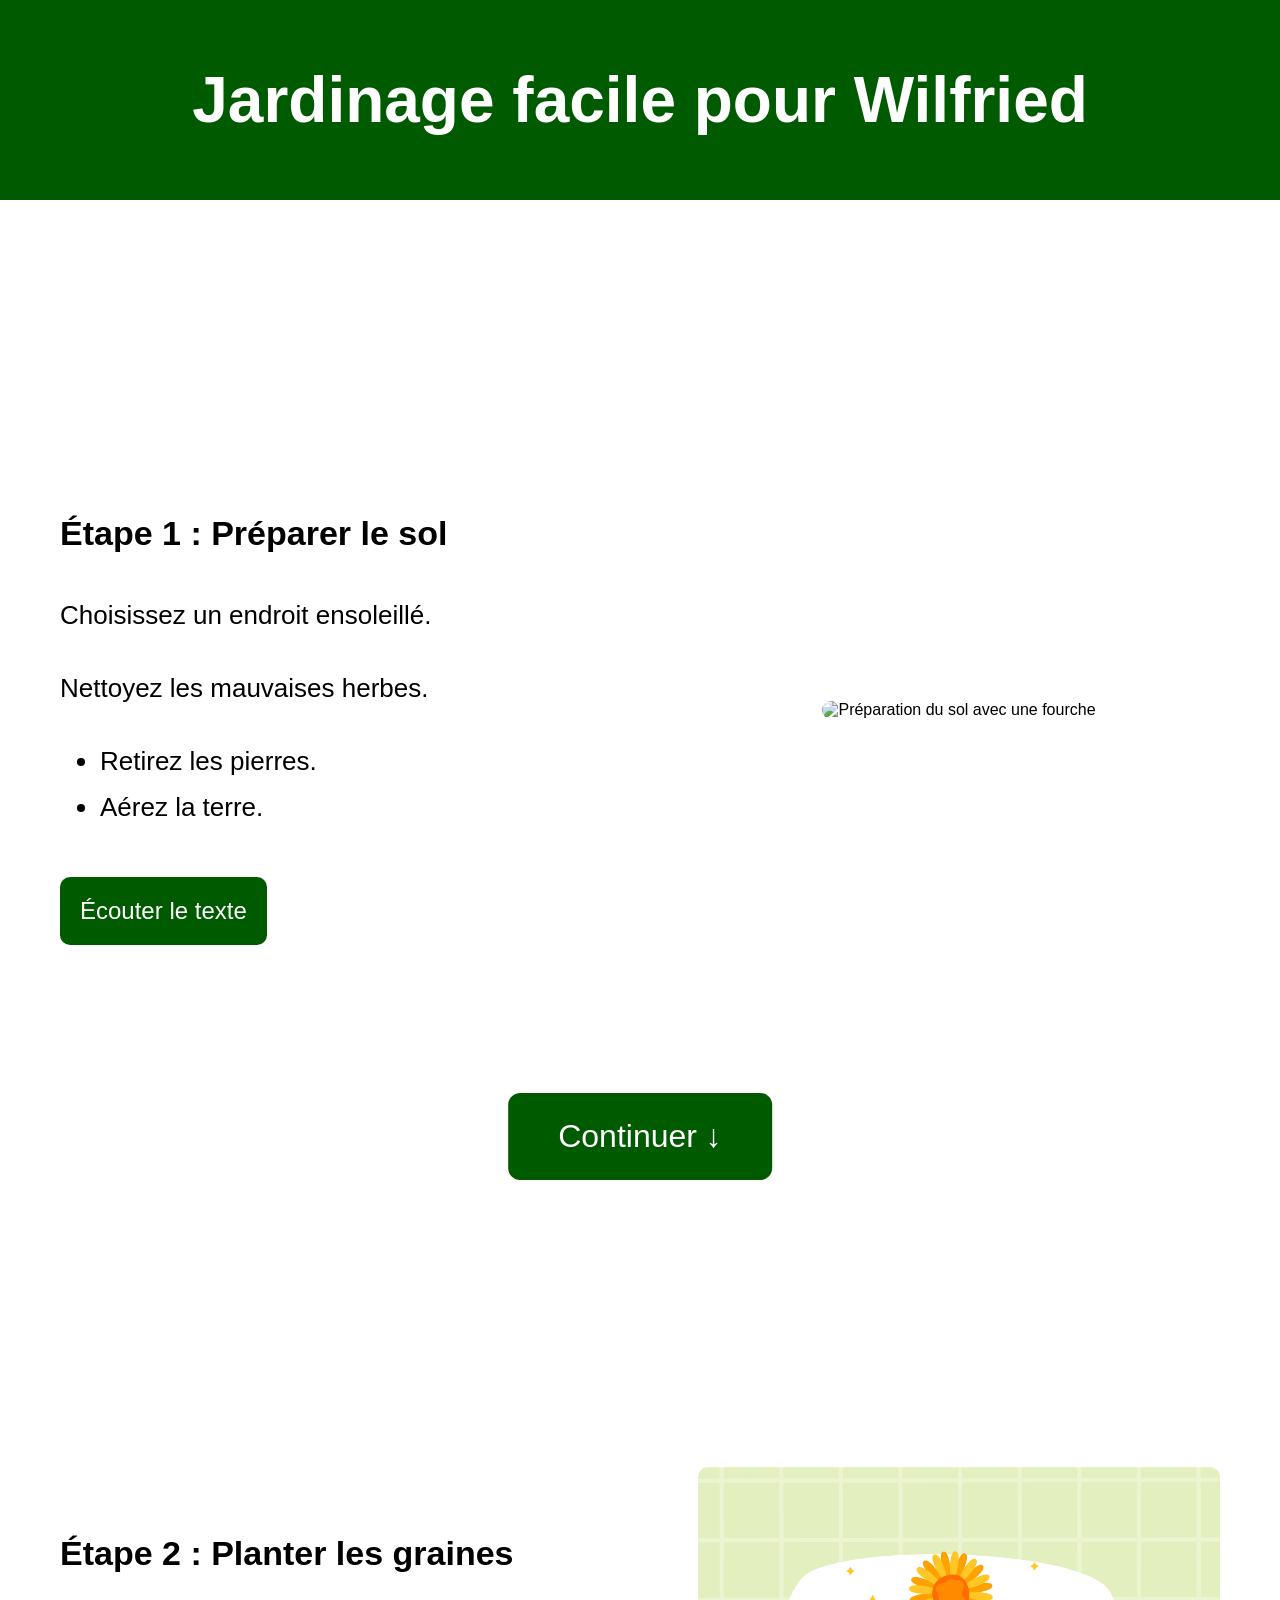
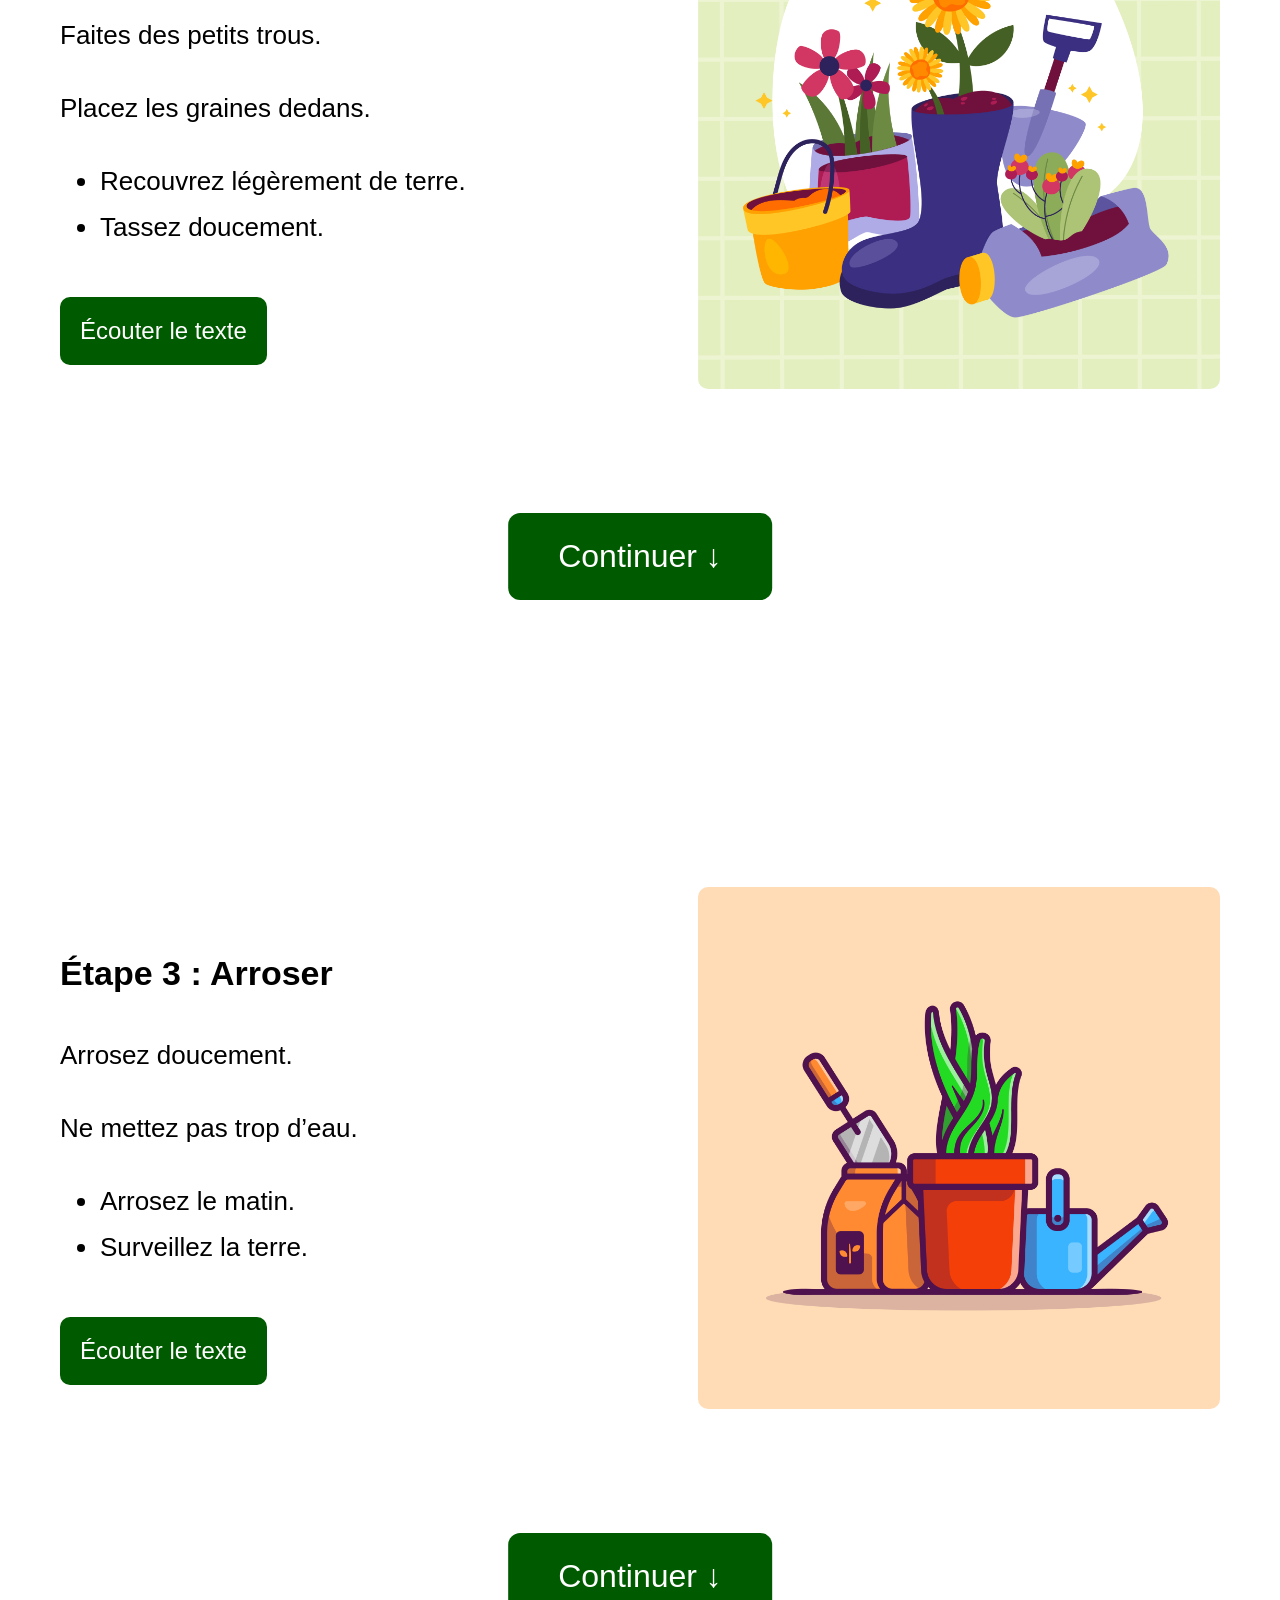
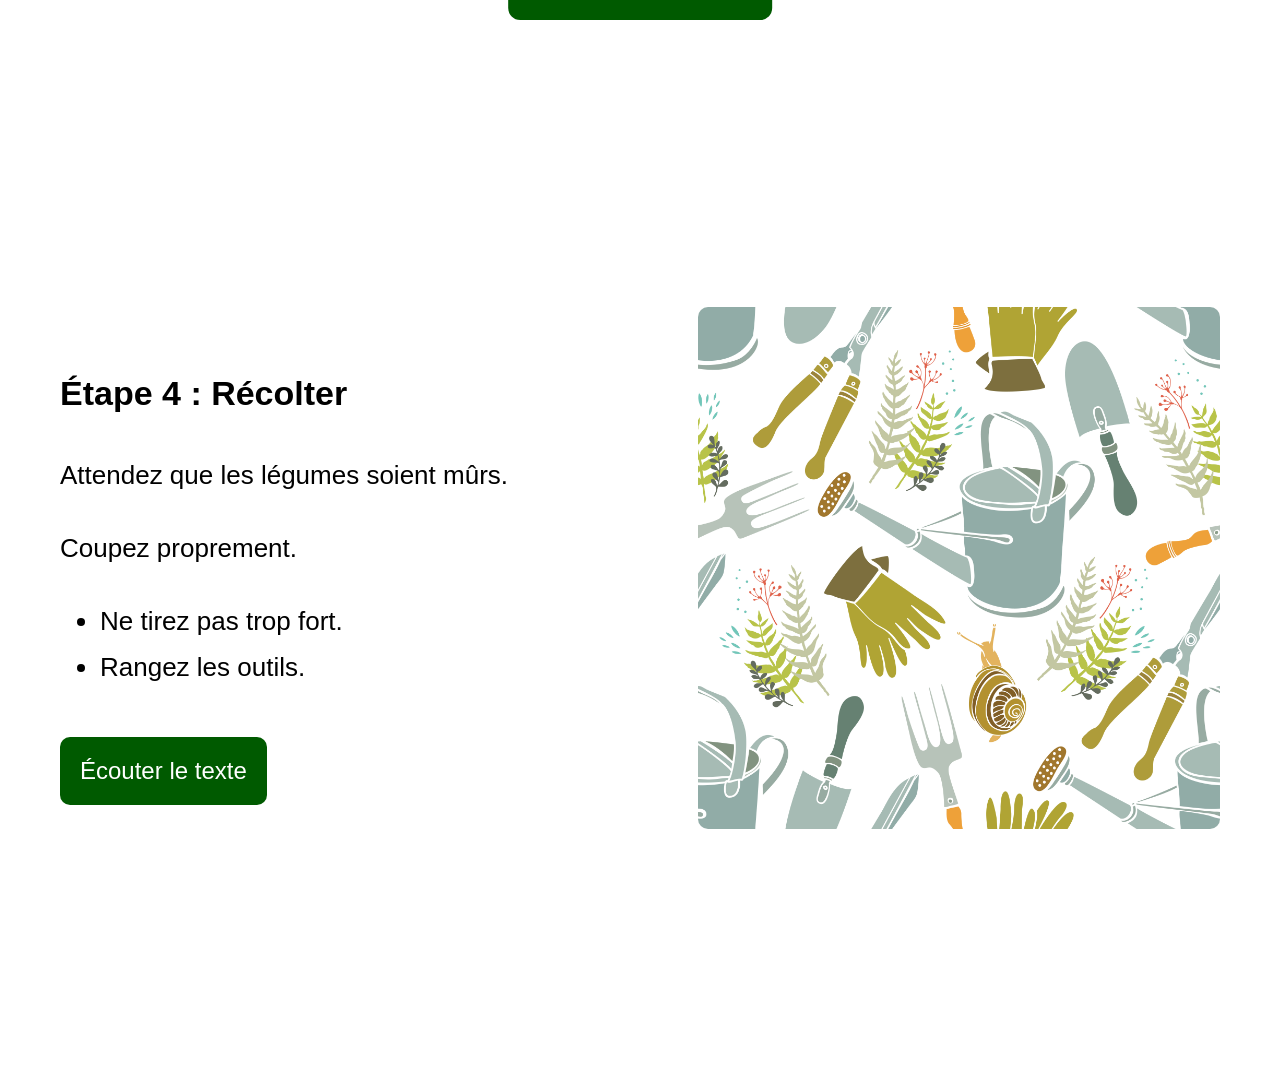
==== index.html @ 4e38165f "change" ====
<!DOCTYPE html>
<html lang="fr">
<head>
  <meta charset="UTF-8">
  <meta name="viewport" content="width=device-width, initial-scale=1.0">
  <title>Jardinage étape par étape</title>
  <link rel="stylesheet" href="style.css">
</head>
<body>

<header>
  <h1>Jardinage facile pour Wilfried</h1>
</header>

<main>

  <!-- ÉTAPE 1 -->
  <section id="etape1" class="etape" aria-labelledby="titre1">
    <div class="texte">
      <h2 id="titre1">Étape 1 : Préparer le sol</h2>
      <p>Choisissez un endroit ensoleillé.</p>
      <p>Nettoyez les mauvaises herbes.</p>

      <ul>
        <li>Retirez les pierres.</li>
        <li>Aérez la terre.</li>
      </ul>

      <button class="btn-audio" aria-label="Écouter l'étape 1">
        Écouter le texte
      </button>
    </div>

    <div class="image">
      <img src="jardi1.jpg" alt="Préparation du sol avec une fourche">
    </div>

    <a href="#etape2" class="btn-next" role="button">
      Continuer ↓
    </a>
  </section>


  <!-- ÉTAPE 2 -->
  <section id="etape2" class="etape" aria-labelledby="titre2">
    <div class="texte">
      <h2 id="titre2">Étape 2 : Planter les graines</h2>
      <p>Faites des petits trous.</p>
      <p>Placez les graines dedans.</p>

      <ul>
        <li>Recouvrez légèrement de terre.</li>
        <li>Tassez doucement.</li>
      </ul>

      <button class="btn-audio" aria-label="Écouter l'étape 2">
        Écouter le texte
      </button>
    </div>

    <div class="image">
      <img src="jardi2.jpg" alt="Plantation des graines en rangée">
    </div>

    <a href="#etape3" class="btn-next" role="button">
      Continuer ↓
    </a>
  </section>


  <!-- ÉTAPE 3 -->
  <section id="etape3" class="etape" aria-labelledby="titre3">
    <div class="texte">
      <h2 id="titre3">Étape 3 : Arroser</h2>
      <p>Arrosez doucement.</p>
      <p>Ne mettez pas trop d’eau.</p>

      <ul>
        <li>Arrosez le matin.</li>
        <li>Surveillez la terre.</li>
      </ul>

      <button class="btn-audio" aria-label="Écouter l'étape 3">
        Écouter le texte
      </button>
    </div>

    <div class="image">
      <img src="jardi3.jpg" alt="Arrosage des plantes avec un arrosoir">
    </div>

    <a href="#etape4" class="btn-next" role="button">
      Continuer ↓
    </a>
  </section>


  <!-- ÉTAPE 4 -->
  <section id="etape4" class="etape" aria-labelledby="titre4">
    <div class="texte">
      <h2 id="titre4">Étape 4 : Récolter</h2>
      <p>Attendez que les légumes soient mûrs.</p>
      <p>Coupez proprement.</p>

      <ul>
        <li>Ne tirez pas trop fort.</li>
        <li>Rangez les outils.</li>
      </ul>

      <button class="btn-audio" aria-label="Écouter l'étape 4">
        Écouter le texte
      </button>
    </div>

    <div class="image">
      <img src="jardi4.jpg" alt="Récolte de légumes dans un potager">
    </div>
  </section>

</main>

<script>
document.querySelectorAll('.btn-audio').forEach(btn => {
  btn.addEventListener('click', () => {
    const texte = btn.parentElement.innerText;
    const lecture = new SpeechSynthesisUtterance(texte);
    speechSynthesis.speak(lecture);
  });
});
</script>

</body>
</html>
---- style.css ----
:root {
  --vert: #005a00;
  --blanc: #ffffff;
  --focus: #ffcc00;
}

body {
  font-family: Arial, sans-serif;
  margin: 0;
  scroll-behavior: smooth; /* descente fluide */
}

header {
  text-align: center;
  padding: 20px;
  background-color: var(--vert);
  color: var(--blanc);
  font-size: 32px;
}

.etape {
  display: flex;
  justify-content: space-between;
  align-items: center;
  min-height: 100vh;
  padding: 60px;
  position: relative;
}

.texte {
  width: 50%;
  font-size: 26px;
  line-height: 1.8;
}

.texte h2 {
  font-size: 34px;
}

.image {
  width: 45%;
  text-align: center;
}

.image img {
  max-width: 100%;
  border-radius: 10px;
}

/* Bouton audio */
.btn-audio {
  margin-top: 20px;
  padding: 20px;
  font-size: 24px;
  background-color: var(--vert);
  color: white;
  border: none;
  border-radius: 10px;
  cursor: pointer;
}

.btn-audio:focus {
  outline: 4px solid var(--focus);
}

/* Gros bouton Continuer */
.btn-next {
  position: absolute;
  bottom: 40px;
  left: 50%;
  transform: translateX(-50%);
  padding: 25px 50px;
  font-size: 32px;
  background-color: var(--vert);
  color: white;
  text-decoration: none;
  border-radius: 12px;
  transition: transform 0.3s ease, background-color 0.3s ease;
}

/* Animation au survol */
.btn-next:hover {
  transform: translateX(-50%) scale(1.1);
  background-color: #008000;
}

/* Focus clavier */
.btn-next:focus {
  outline: 4px solid var(--focus);
}
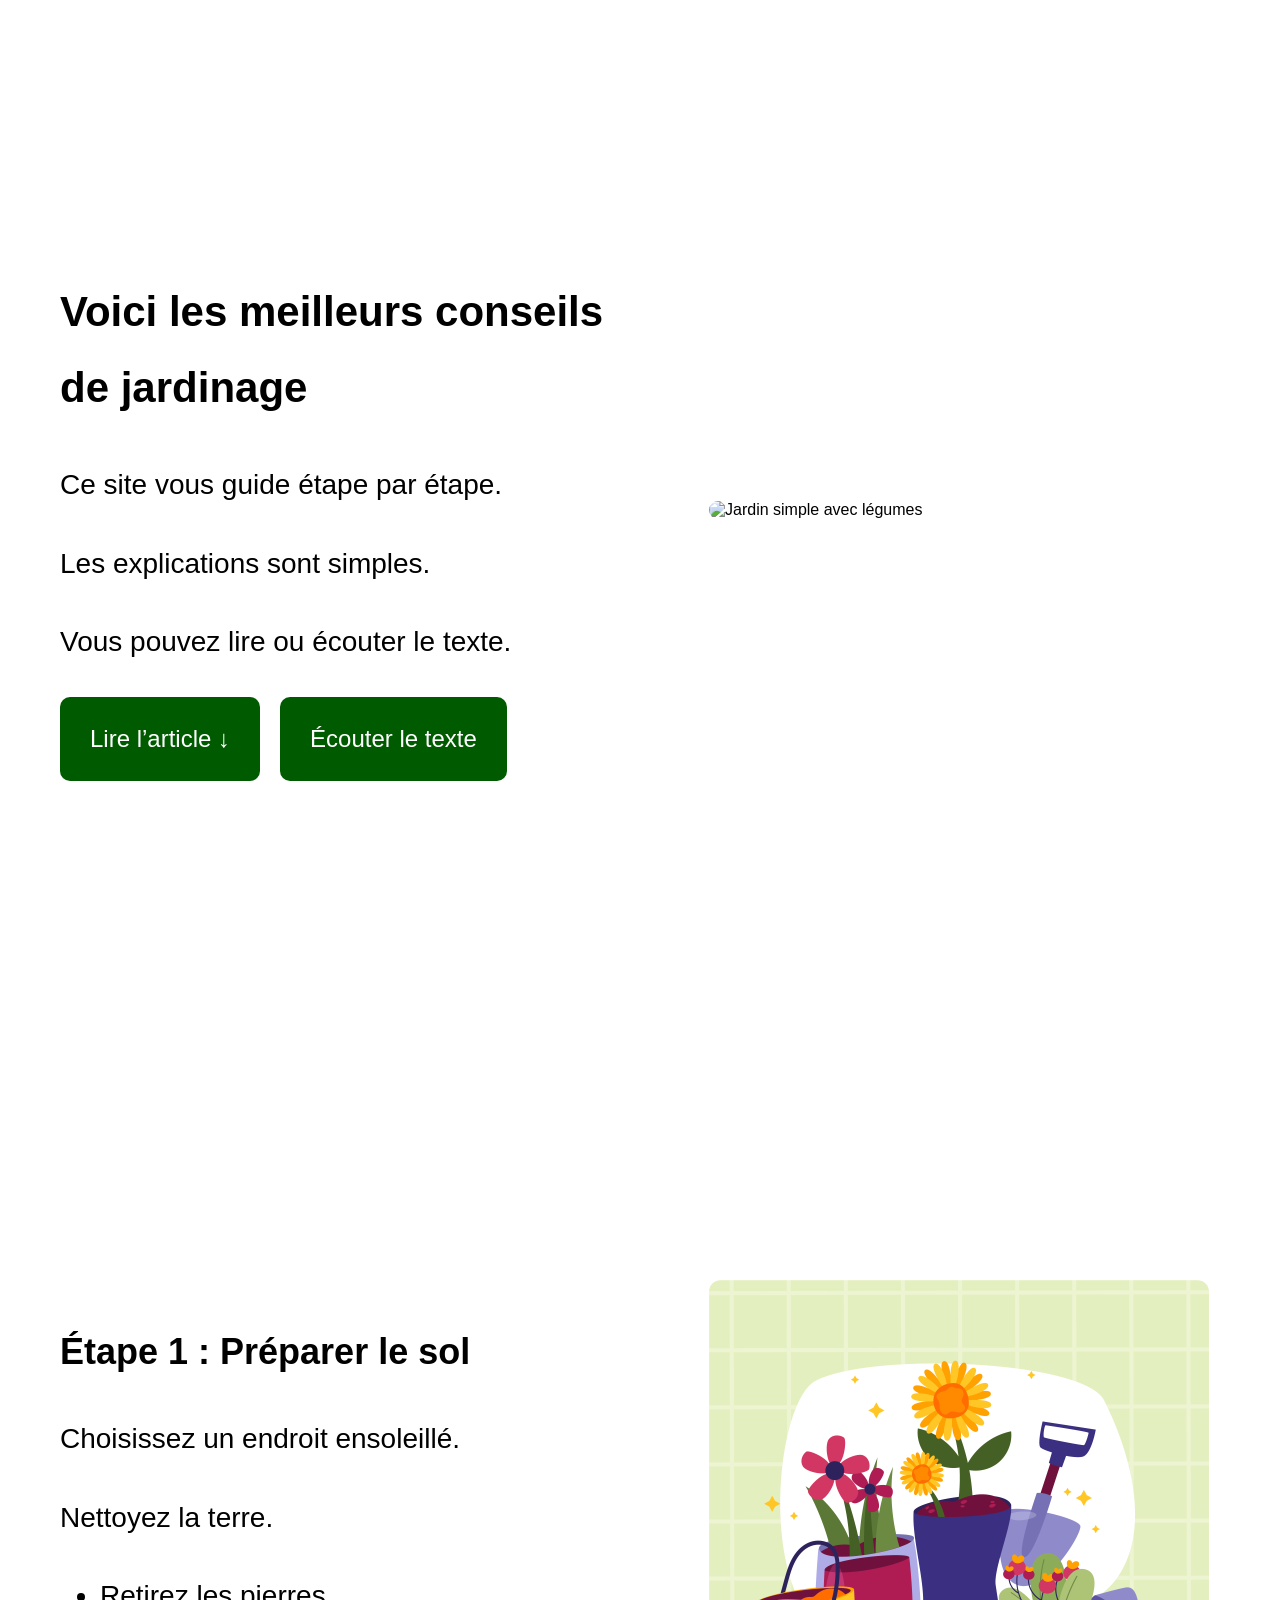
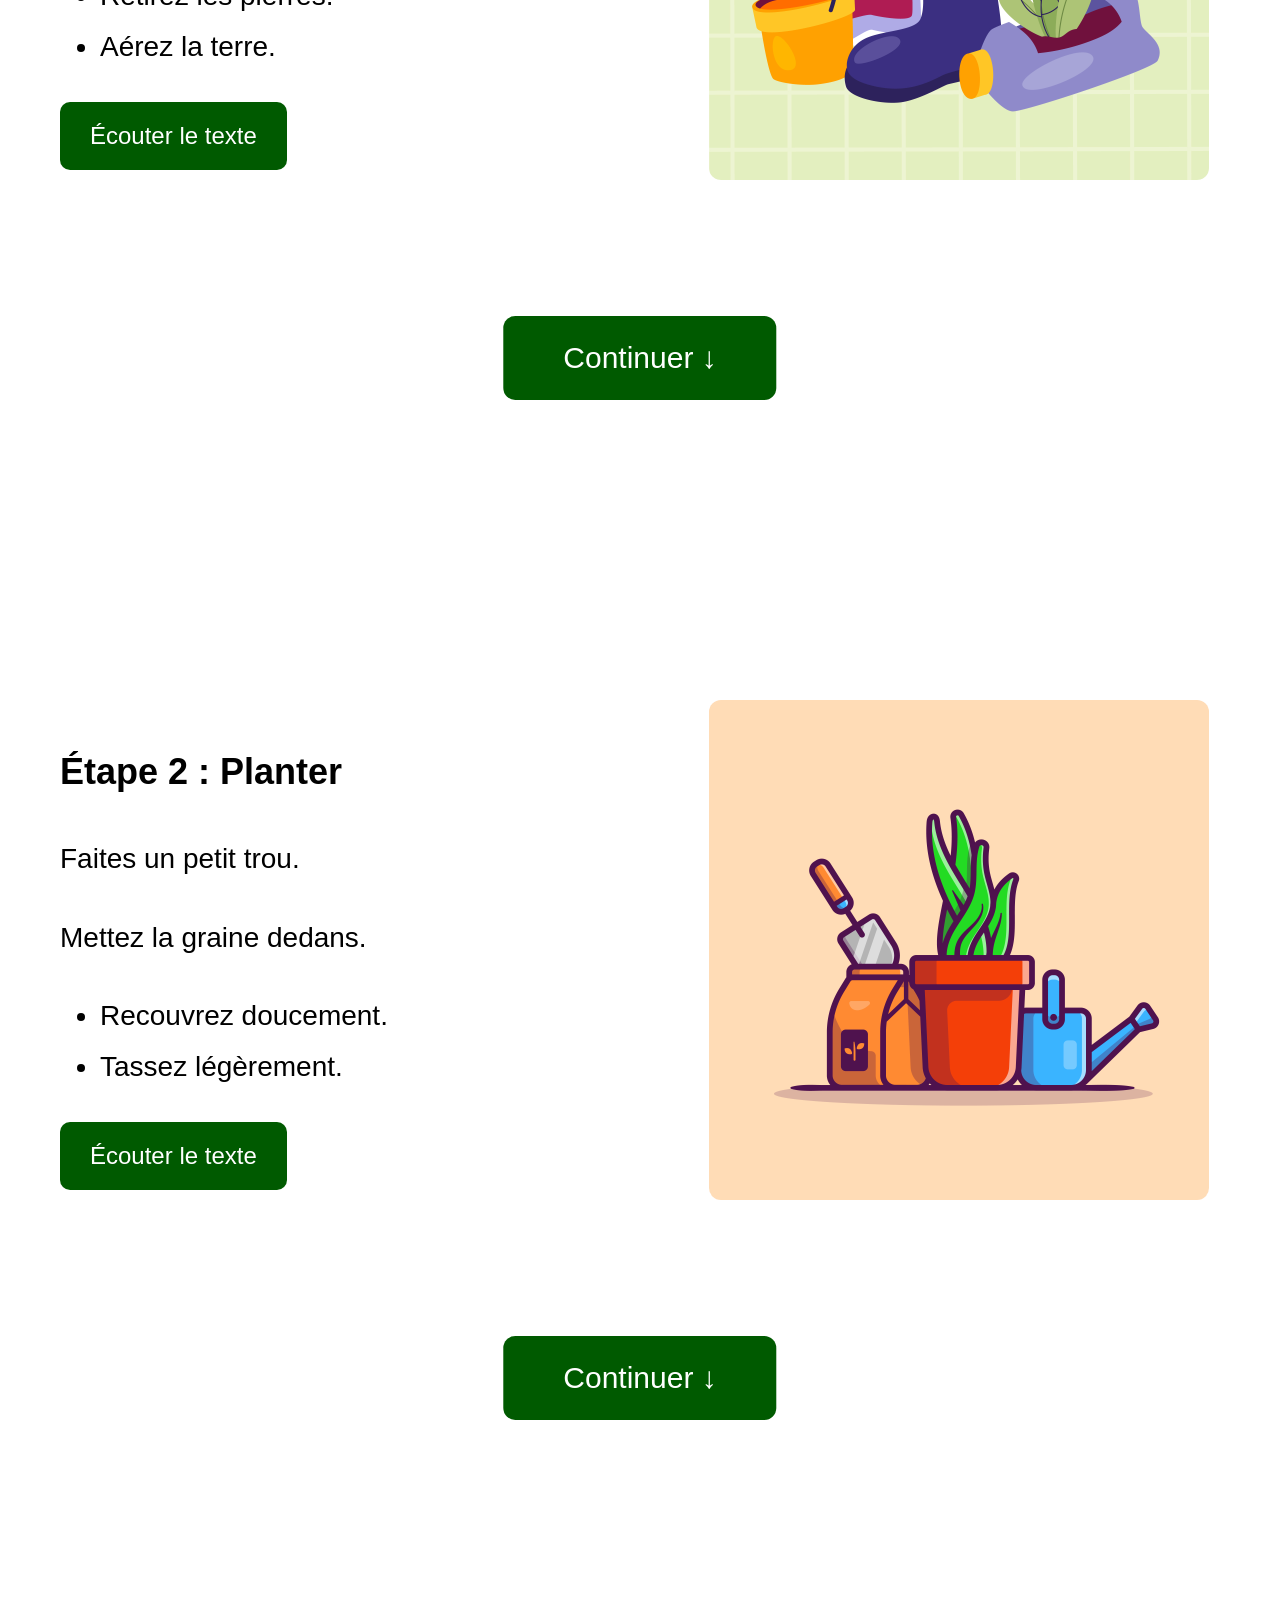
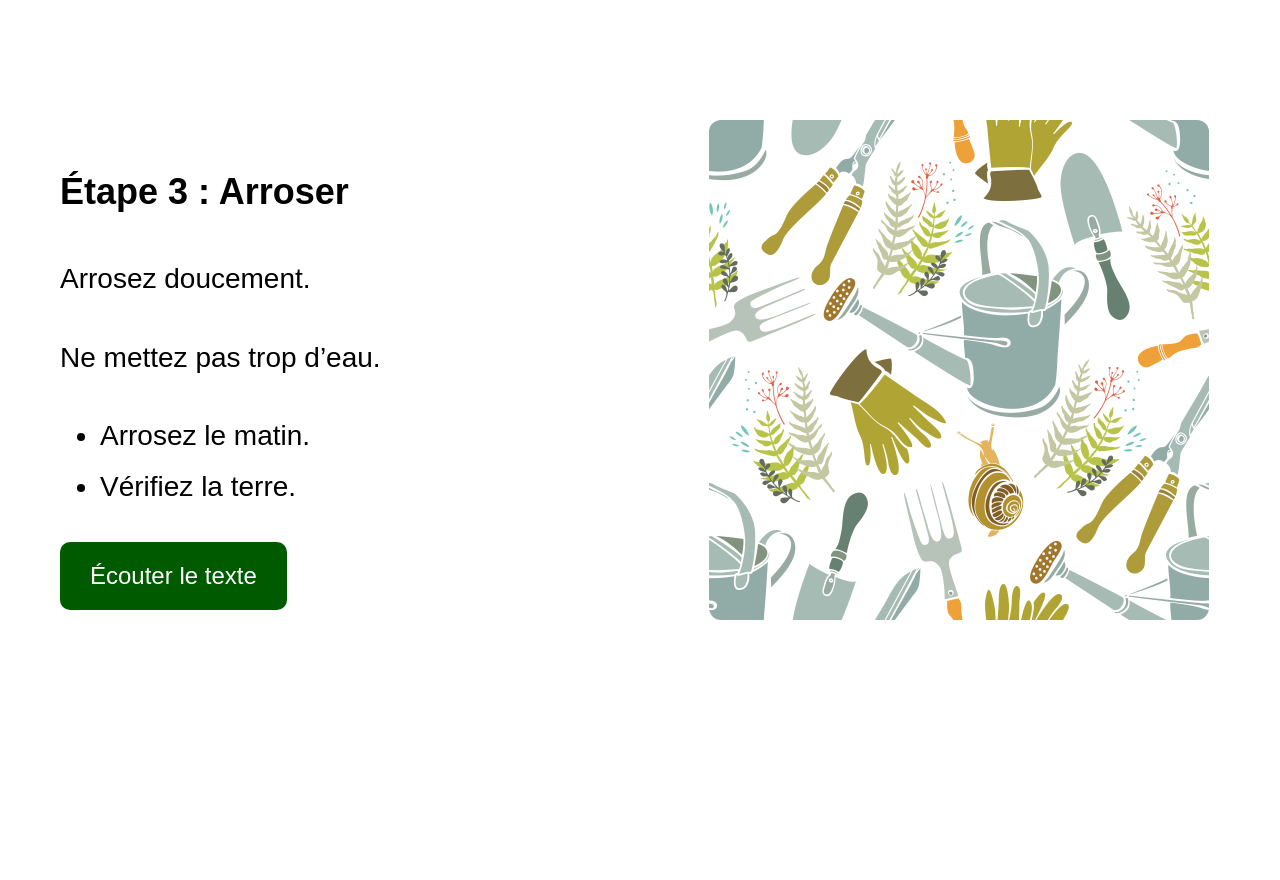
==== commit c61dc0fc: "change" ====
--- a/index.html
+++ b/index.html
@@ -1,128 +1,110 @@
 <!DOCTYPE html>
 <html lang="fr">
 <head>
-  <meta charset="UTF-8">
-  <meta name="viewport" content="width=device-width, initial-scale=1.0">
-  <title>Jardinage étape par étape</title>
-  <link rel="stylesheet" href="style.css">
+<meta charset="UTF-8">
+<meta name="viewport" content="width=device-width, initial-scale=1.0">
+<title>Conseils de jardinage</title>
+<link rel="stylesheet" href="style.css">
 </head>
 <body>
 
-<header>
-  <h1>Jardinage facile pour Wilfried</h1>
-</header>
+<!-- PAGE D'ACCUEIL -->
+<section id="accueil" class="etape accueil">
+  <div class="texte">
+    <h1>Voici les meilleurs conseils de jardinage</h1>
 
-<main>
+    <p>Ce site vous guide étape par étape.</p>
+    <p>Les explications sont simples.</p>
+    <p>Vous pouvez lire ou écouter le texte.</p>
 
-  <!-- ÉTAPE 1 -->
-  <section id="etape1" class="etape" aria-labelledby="titre1">
-    <div class="texte">
-      <h2 id="titre1">Étape 1 : Préparer le sol</h2>
-      <p>Choisissez un endroit ensoleillé.</p>
-      <p>Nettoyez les mauvaises herbes.</p>
+    <div class="boutons">
+      <a href="#etape1" class="btn-principal">Lire l’article ↓</a>
+      <button class="btn-audio">Écouter le texte</button>
+    </div>
+  </div>
 
-      <ul>
-        <li>Retirez les pierres.</li>
-        <li>Aérez la terre.</li>
-      </ul>
-
-      <button class="btn-audio" aria-label="Écouter l'étape 1">
-        Écouter le texte
-      </button>
-    </div>
-
-    <div class="image">
-      <img src="jardi1.jpg" alt="Préparation du sol avec une fourche">
-    </div>
-
-    <a href="#etape2" class="btn-next" role="button">
-      Continuer ↓
-    </a>
-  </section>
+  <div class="image">
+    <img src="jardi1.jpg" alt="Jardin simple avec légumes">
+  </div>
+</section>
 
 
-  <!-- ÉTAPE 2 -->
-  <section id="etape2" class="etape" aria-labelledby="titre2">
-    <div class="texte">
-      <h2 id="titre2">Étape 2 : Planter les graines</h2>
-      <p>Faites des petits trous.</p>
-      <p>Placez les graines dedans.</p>
+<!-- ETAPE 1 -->
+<section id="etape1" class="etape">
+  <div class="texte">
+    <h2>Étape 1 : Préparer le sol</h2>
+    <p>Choisissez un endroit ensoleillé.</p>
+    <p>Nettoyez la terre.</p>
 
-      <ul>
-        <li>Recouvrez légèrement de terre.</li>
-        <li>Tassez doucement.</li>
-      </ul>
+    <ul>
+      <li>Retirez les pierres.</li>
+      <li>Aérez la terre.</li>
+    </ul>
 
-      <button class="btn-audio" aria-label="Écouter l'étape 2">
-        Écouter le texte
-      </button>
+    <div class="boutons">
+      <button class="btn-audio">Écouter le texte</button>
     </div>
+  </div>
 
-    <div class="image">
-      <img src="jardi2.jpg" alt="Plantation des graines en rangée">
-    </div>
+  <div class="image">
+    <img src="jardi2.jpg" alt="Préparation du sol">
+  </div>
 
-    <a href="#etape3" class="btn-next" role="button">
-      Continuer ↓
-    </a>
-  </section>
+  <a href="#etape2" class="btn-next">Continuer ↓</a>
+</section>
 
 
-  <!-- ÉTAPE 3 -->
-  <section id="etape3" class="etape" aria-labelledby="titre3">
-    <div class="texte">
-      <h2 id="titre3">Étape 3 : Arroser</h2>
-      <p>Arrosez doucement.</p>
-      <p>Ne mettez pas trop d’eau.</p>
+<!-- ETAPE 2 -->
+<section id="etape2" class="etape">
+  <div class="texte">
+    <h2>Étape 2 : Planter</h2>
+    <p>Faites un petit trou.</p>
+    <p>Mettez la graine dedans.</p>
 
-      <ul>
-        <li>Arrosez le matin.</li>
-        <li>Surveillez la terre.</li>
-      </ul>
+    <ul>
+      <li>Recouvrez doucement.</li>
+      <li>Tassez légèrement.</li>
+    </ul>
 
-      <button class="btn-audio" aria-label="Écouter l'étape 3">
-        Écouter le texte
-      </button>
+    <div class="boutons">
+      <button class="btn-audio">Écouter le texte</button>
     </div>
+  </div>
 
-    <div class="image">
-      <img src="jardi3.jpg" alt="Arrosage des plantes avec un arrosoir">
-    </div>
+  <div class="image">
+    <img src="jardi3.jpg" alt="Plantation des graines">
+  </div>
 
-    <a href="#etape4" class="btn-next" role="button">
-      Continuer ↓
-    </a>
-  </section>
+  <a href="#etape3" class="btn-next">Continuer ↓</a>
+</section>
 
 
-  <!-- ÉTAPE 4 -->
-  <section id="etape4" class="etape" aria-labelledby="titre4">
-    <div class="texte">
-      <h2 id="titre4">Étape 4 : Récolter</h2>
-      <p>Attendez que les légumes soient mûrs.</p>
-      <p>Coupez proprement.</p>
+<!-- ETAPE 3 -->
+<section id="etape3" class="etape">
+  <div class="texte">
+    <h2>Étape 3 : Arroser</h2>
+    <p>Arrosez doucement.</p>
+    <p>Ne mettez pas trop d’eau.</p>
 
-      <ul>
-        <li>Ne tirez pas trop fort.</li>
-        <li>Rangez les outils.</li>
-      </ul>
+    <ul>
+      <li>Arrosez le matin.</li>
+      <li>Vérifiez la terre.</li>
+    </ul>
 
-      <button class="btn-audio" aria-label="Écouter l'étape 4">
-        Écouter le texte
-      </button>
+    <div class="boutons">
+      <button class="btn-audio">Écouter le texte</button>
     </div>
+  </div>
 
-    <div class="image">
-      <img src="jardi4.jpg" alt="Récolte de légumes dans un potager">
-    </div>
-  </section>
-
-</main>
+  <div class="image">
+    <img src="jardi4.jpg" alt="Arrosage des plantes">
+  </div>
+</section>
 
 <script>
 document.querySelectorAll('.btn-audio').forEach(btn => {
   btn.addEventListener('click', () => {
-    const texte = btn.parentElement.innerText;
+    const texte = btn.closest('.texte').innerText;
     const lecture = new SpeechSynthesisUtterance(texte);
     speechSynthesis.speak(lecture);
   });
--- a/style.css
+++ b/style.css
@@ -7,17 +7,10 @@
 body {
   font-family: Arial, sans-serif;
   margin: 0;
-  scroll-behavior: smooth; /* descente fluide */
+  scroll-behavior: smooth;
 }
 
-header {
-  text-align: center;
-  padding: 20px;
-  background-color: var(--vert);
-  color: var(--blanc);
-  font-size: 32px;
-}
-
+/* STRUCTURE GENERALE */
 .etape {
   display: flex;
   justify-content: space-between;
@@ -29,62 +22,82 @@
 
 .texte {
   width: 50%;
-  font-size: 26px;
+  font-size: 28px;
   line-height: 1.8;
 }
 
+.texte h1 {
+  font-size: 42px;
+}
+
 .texte h2 {
-  font-size: 34px;
+  font-size: 36px;
 }
 
 .image {
   width: 45%;
-  text-align: center;
+  display: flex;
+  justify-content: center;
 }
 
 .image img {
-  max-width: 100%;
-  border-radius: 10px;
+  width: 100%;
+  max-width: 500px;
+  height: auto;
+  border-radius: 12px;
 }
 
-/* Bouton audio */
+/* BOUTONS ALIGNÉS */
+.boutons {
+  display: flex;
+  gap: 20px;
+  margin-top: 30px;
+}
+
+.btn-principal,
 .btn-audio {
-  margin-top: 20px;
-  padding: 20px;
+  padding: 20px 30px;
   font-size: 24px;
   background-color: var(--vert);
   color: white;
   border: none;
   border-radius: 10px;
   cursor: pointer;
+  text-decoration: none;
 }
 
+.btn-principal:hover,
+.btn-audio:hover {
+  background-color: #008000;
+  transform: scale(1.05);
+  transition: 0.3s;
+}
+
+.btn-principal:focus,
 .btn-audio:focus {
   outline: 4px solid var(--focus);
 }
 
-/* Gros bouton Continuer */
+/* BOUTON CONTINUER */
 .btn-next {
   position: absolute;
   bottom: 40px;
   left: 50%;
   transform: translateX(-50%);
-  padding: 25px 50px;
-  font-size: 32px;
+  padding: 25px 60px;
+  font-size: 30px;
   background-color: var(--vert);
   color: white;
   text-decoration: none;
   border-radius: 12px;
-  transition: transform 0.3s ease, background-color 0.3s ease;
+  transition: 0.3s;
 }
 
-/* Animation au survol */
 .btn-next:hover {
   transform: translateX(-50%) scale(1.1);
   background-color: #008000;
 }
 
-/* Focus clavier */
 .btn-next:focus {
   outline: 4px solid var(--focus);
 }
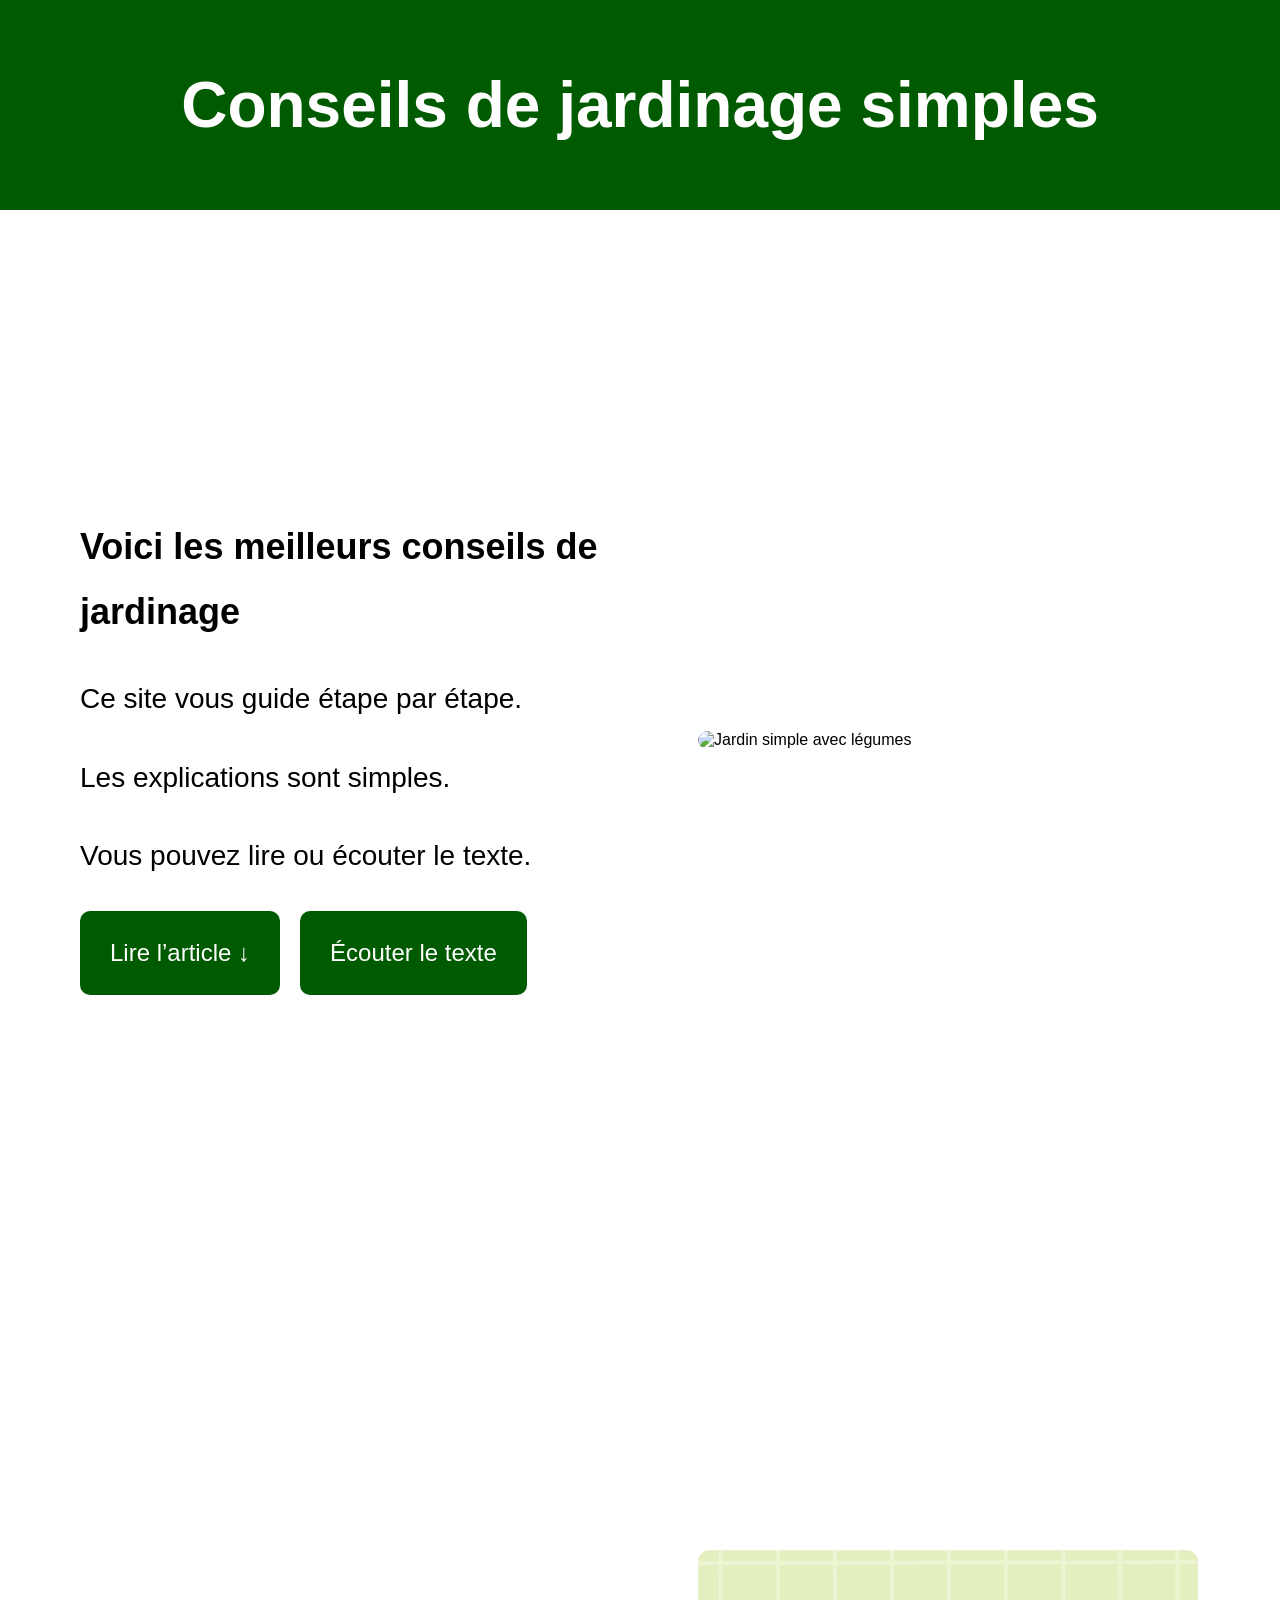
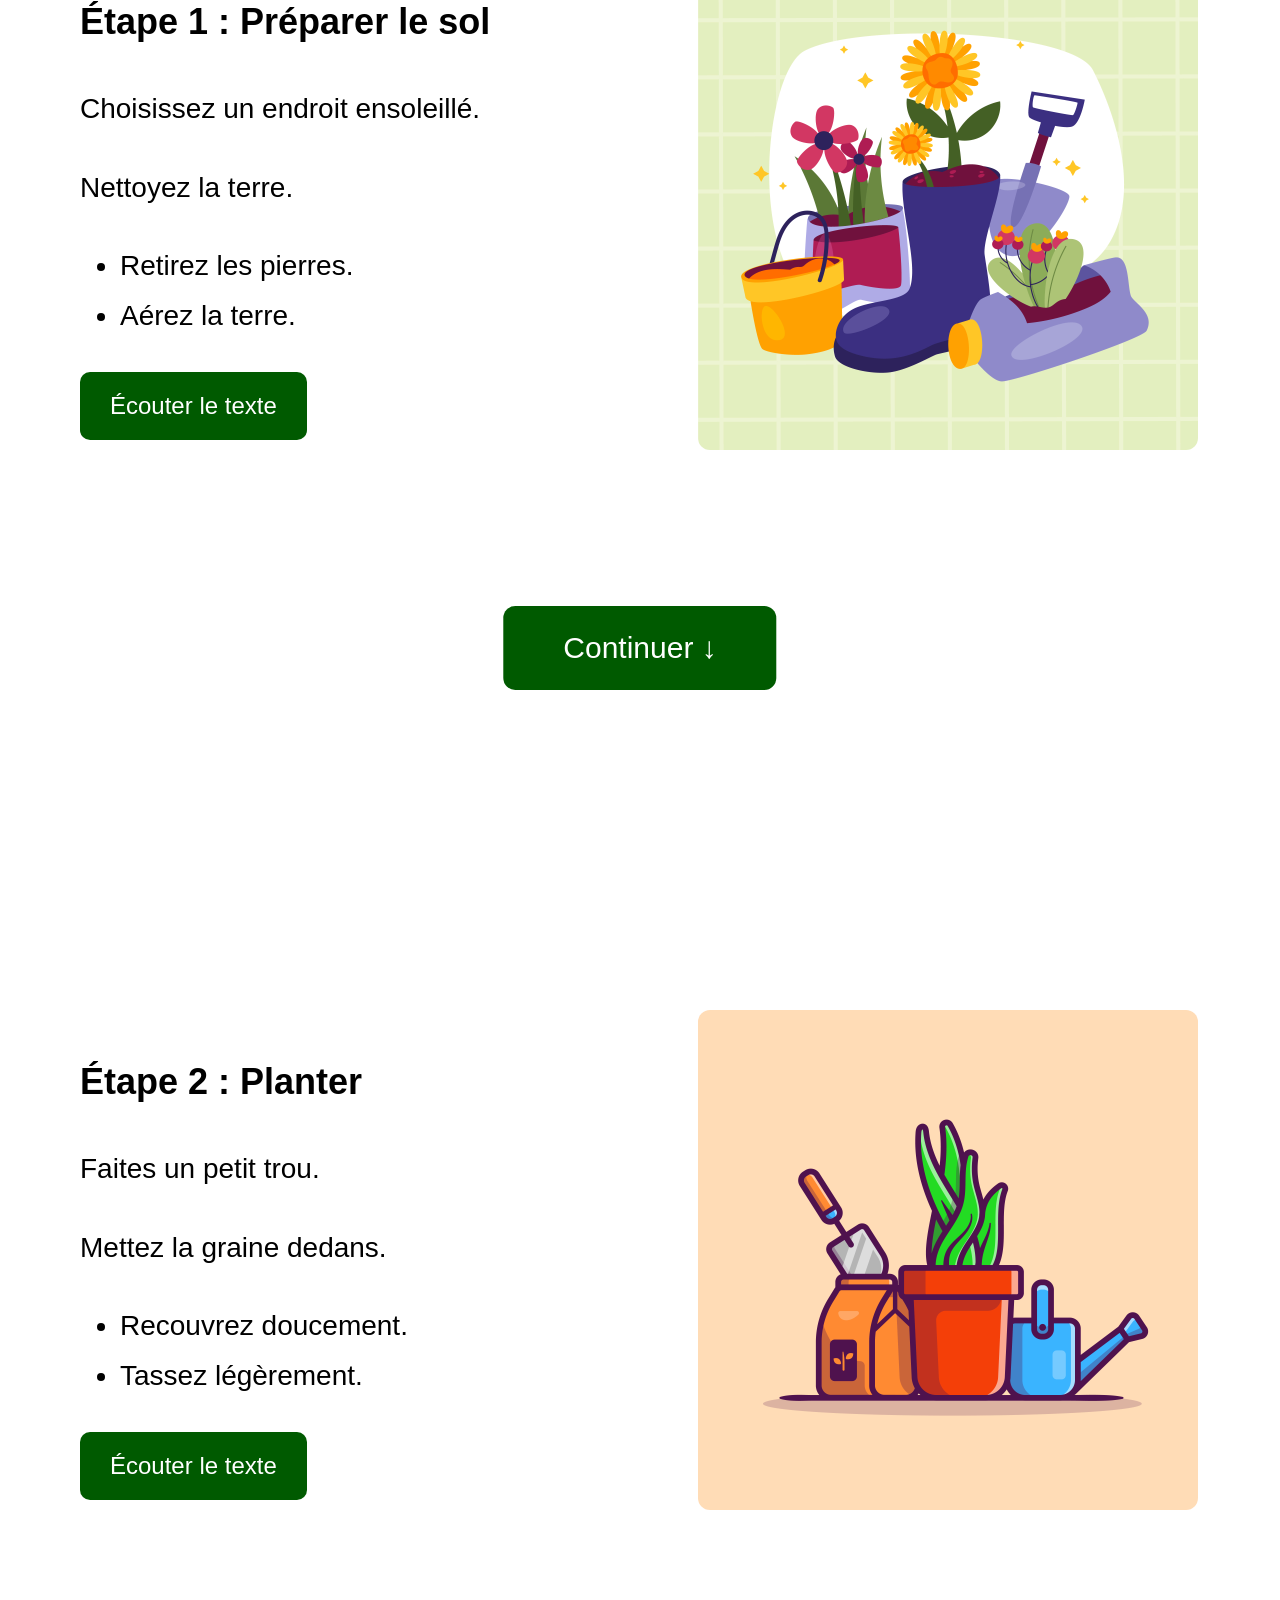
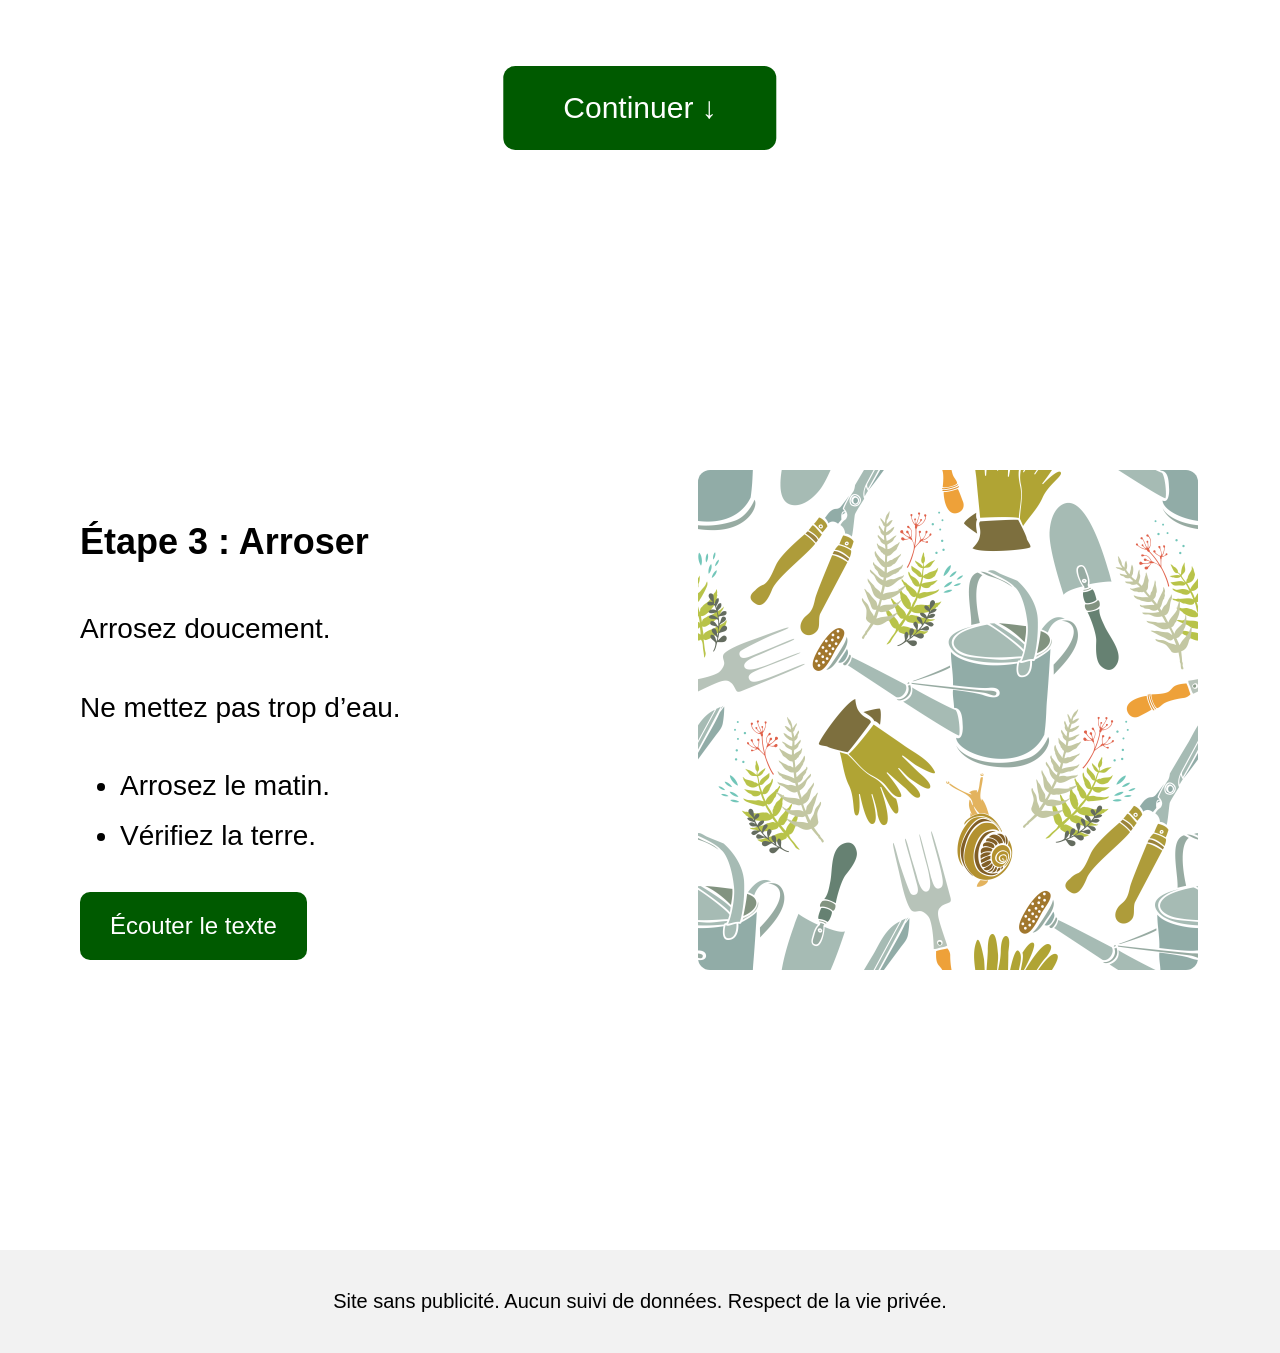
==== commit bc1a0746: "change" ====
--- a/index.html
+++ b/index.html
@@ -3,15 +3,21 @@
 <head>
 <meta charset="UTF-8">
 <meta name="viewport" content="width=device-width, initial-scale=1.0">
-<title>Conseils de jardinage</title>
+<title>Conseils de jardinage accessibles</title>
 <link rel="stylesheet" href="style.css">
 </head>
 <body>
 
-<!-- PAGE D'ACCUEIL -->
-<section id="accueil" class="etape accueil">
+<header>
+  <h1>Conseils de jardinage simples</h1>
+</header>
+
+<main>
+
+<!-- ACCUEIL -->
+<section id="accueil" class="etape">
   <div class="texte">
-    <h1>Voici les meilleurs conseils de jardinage</h1>
+    <h2>Voici les meilleurs conseils de jardinage</h2>
 
     <p>Ce site vous guide étape par étape.</p>
     <p>Les explications sont simples.</p>
@@ -27,7 +33,6 @@
     <img src="jardi1.jpg" alt="Jardin simple avec légumes">
   </div>
 </section>
-
 
 <!-- ETAPE 1 -->
 <section id="etape1" class="etape">
@@ -53,7 +58,6 @@
   <a href="#etape2" class="btn-next">Continuer ↓</a>
 </section>
 
-
 <!-- ETAPE 2 -->
 <section id="etape2" class="etape">
   <div class="texte">
@@ -78,7 +82,6 @@
   <a href="#etape3" class="btn-next">Continuer ↓</a>
 </section>
 
-
 <!-- ETAPE 3 -->
 <section id="etape3" class="etape">
   <div class="texte">
@@ -101,6 +104,12 @@
   </div>
 </section>
 
+</main>
+
+<footer>
+  <p>Site sans publicité. Aucun suivi de données. Respect de la vie privée.</p>
+</footer>
+
 <script>
 document.querySelectorAll('.btn-audio').forEach(btn => {
   btn.addEventListener('click', () => {
--- a/style.css
+++ b/style.css
@@ -10,13 +10,30 @@
   scroll-behavior: smooth;
 }
 
-/* STRUCTURE GENERALE */
+/* HEADER */
+header {
+  background-color: var(--vert);
+  color: var(--blanc);
+  text-align: center;
+  padding: 25px;
+  font-size: 32px;
+}
+
+/* FOOTER */
+footer {
+  background-color: #f2f2f2;
+  text-align: center;
+  padding: 20px;
+  font-size: 20px;
+}
+
+/* STRUCTURE ETAPES */
 .etape {
   display: flex;
   justify-content: space-between;
   align-items: center;
   min-height: 100vh;
-  padding: 60px;
+  padding: 80px;
   position: relative;
 }
 
@@ -24,10 +41,6 @@
   width: 50%;
   font-size: 28px;
   line-height: 1.8;
-}
-
-.texte h1 {
-  font-size: 42px;
 }
 
 .texte h2 {
@@ -47,7 +60,7 @@
   border-radius: 12px;
 }
 
-/* BOUTONS ALIGNÉS */
+/* BOUTONS ALIGNES */
 .boutons {
   display: flex;
   gap: 20px;
@@ -64,13 +77,13 @@
   border-radius: 10px;
   cursor: pointer;
   text-decoration: none;
+  transition: 0.3s;
 }
 
 .btn-principal:hover,
 .btn-audio:hover {
   background-color: #008000;
   transform: scale(1.05);
-  transition: 0.3s;
 }
 
 .btn-principal:focus,
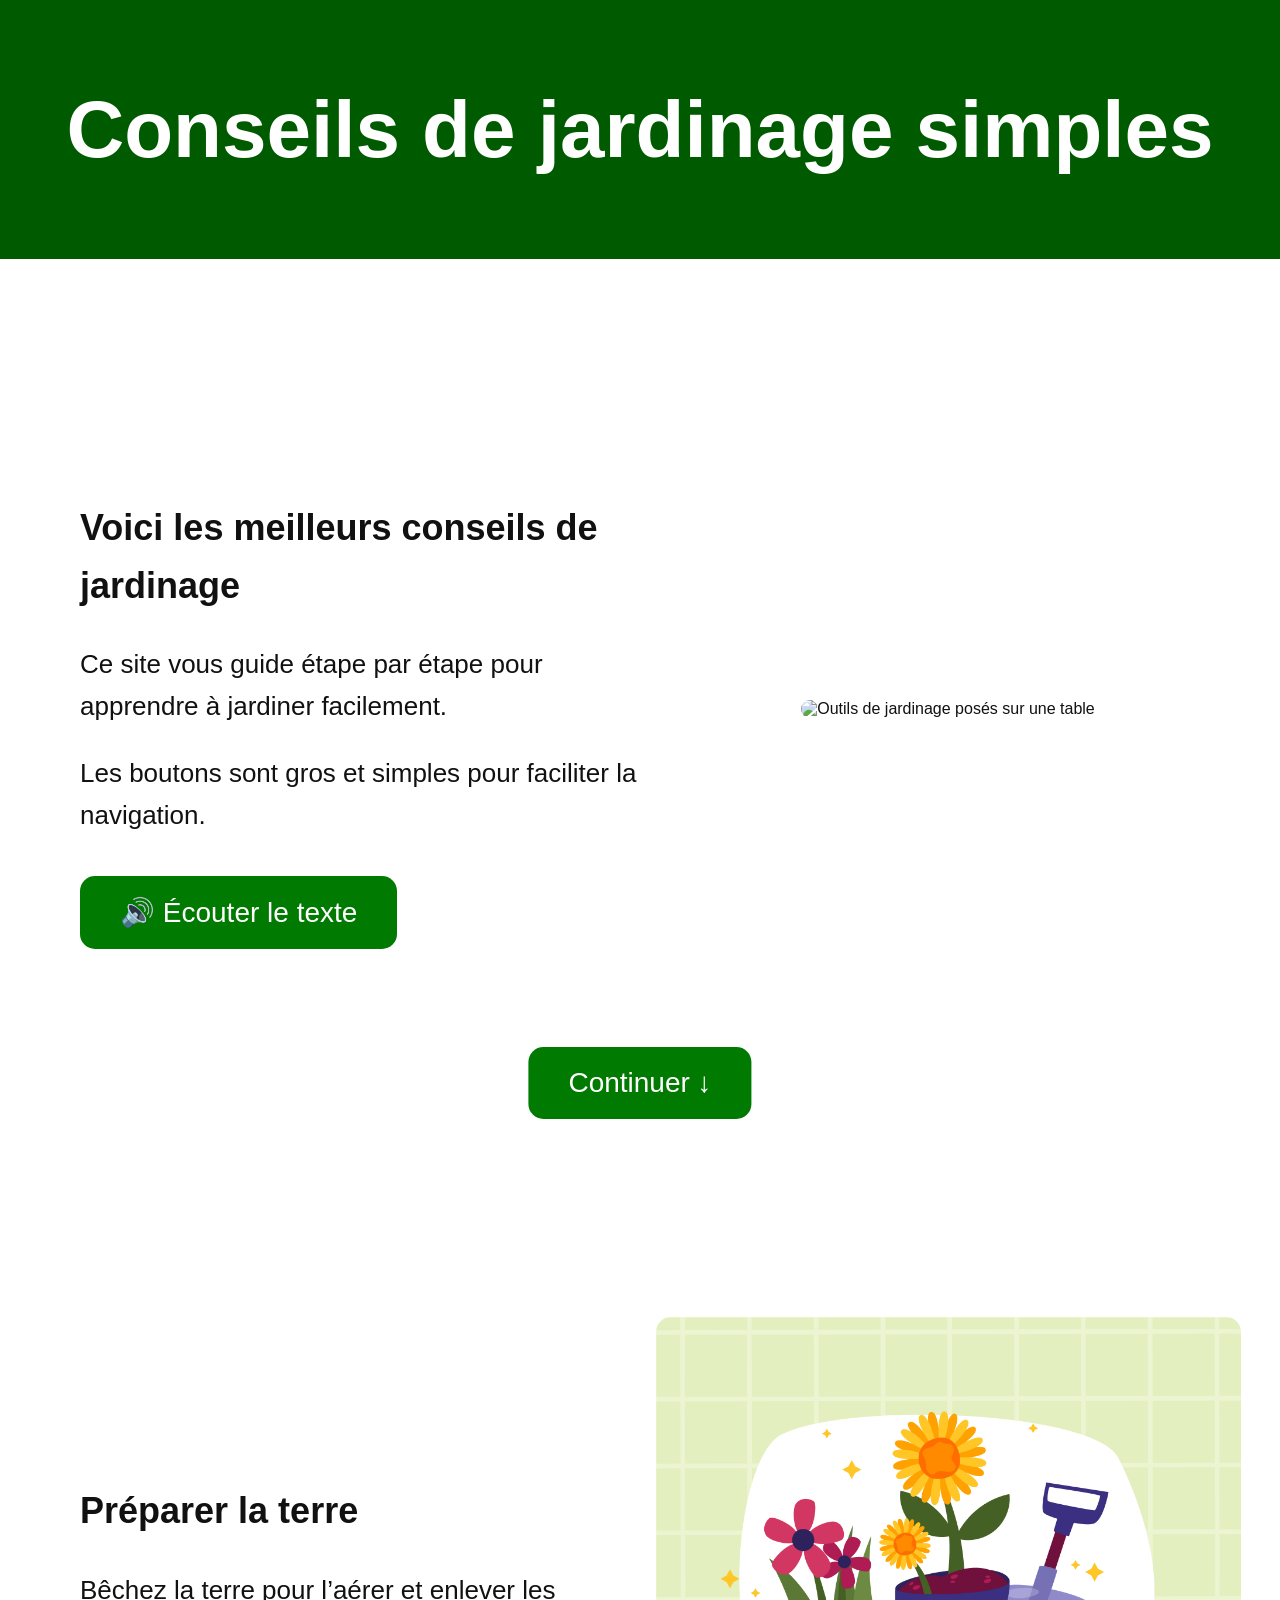
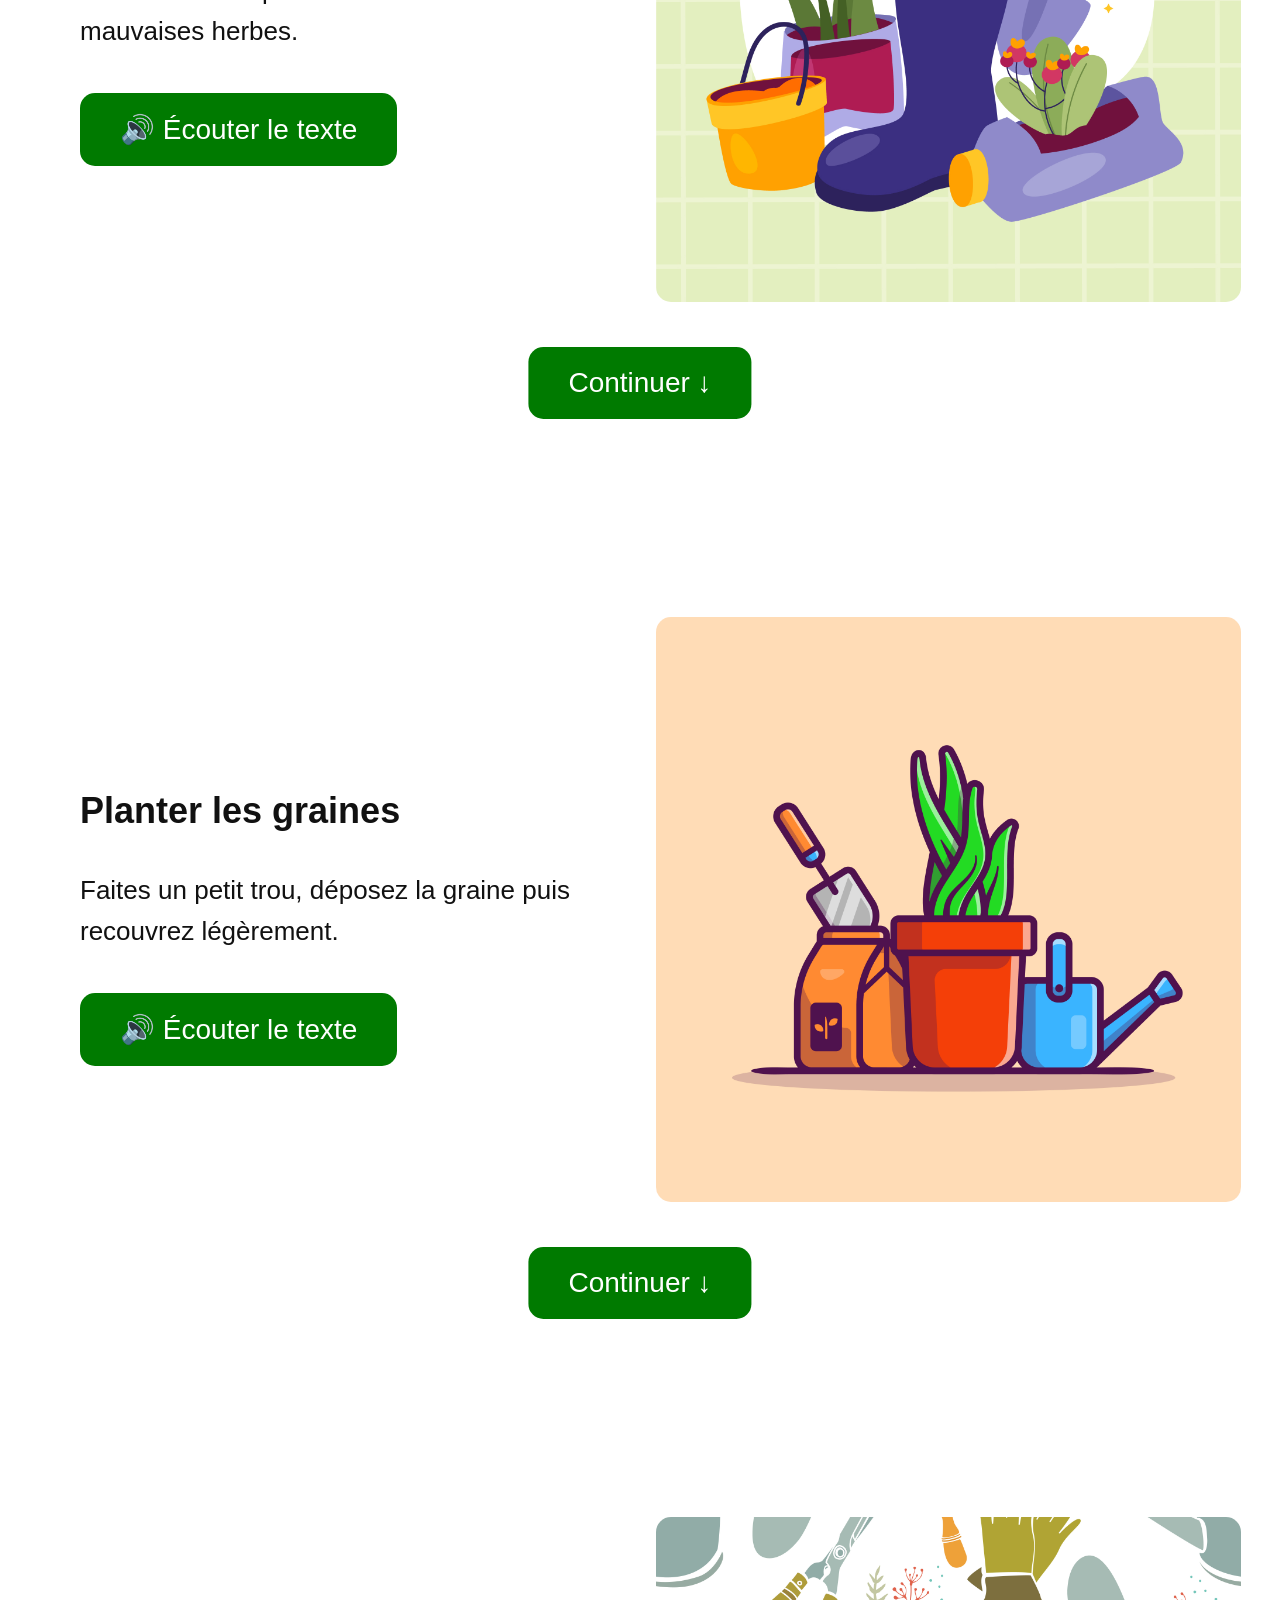
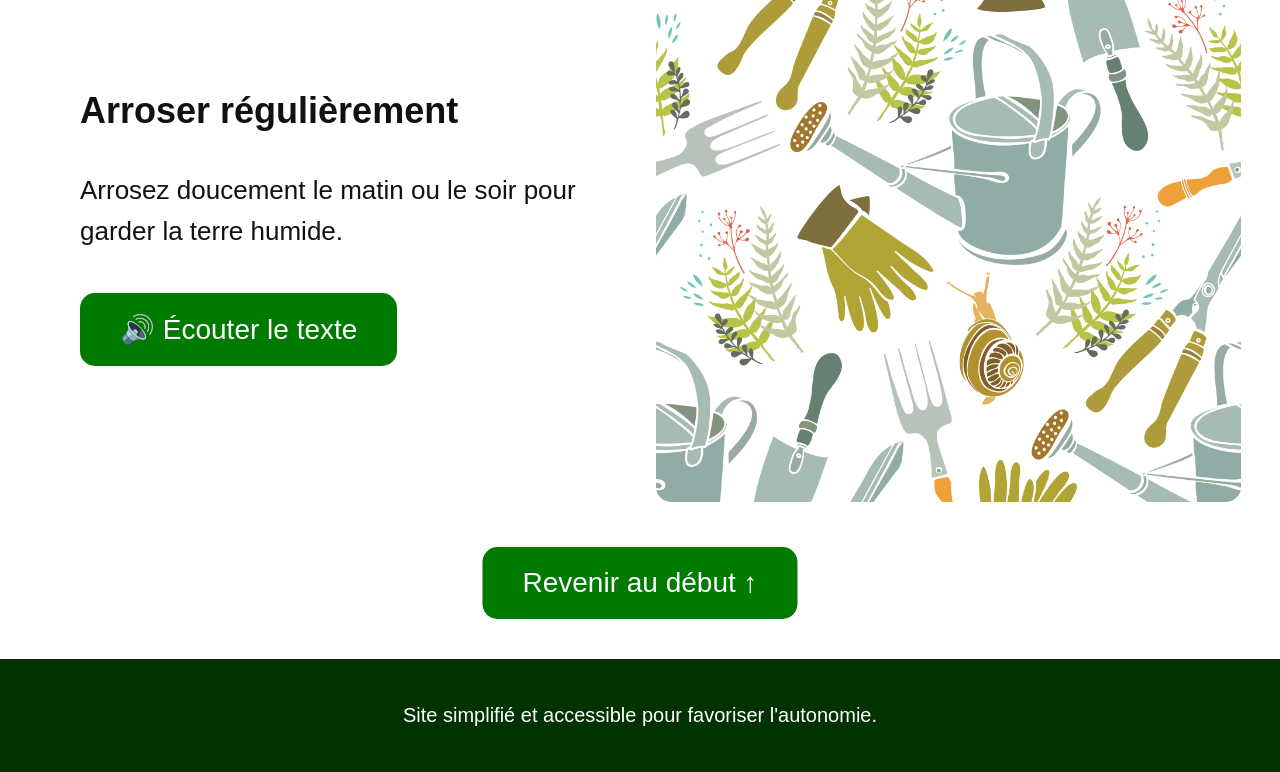
==== commit d3d49d91: "change" ====
--- a/index.html
+++ b/index.html
@@ -1,124 +1,145 @@
 <!DOCTYPE html>
 <html lang="fr">
 <head>
-<meta charset="UTF-8">
-<meta name="viewport" content="width=device-width, initial-scale=1.0">
-<title>Conseils de jardinage accessibles</title>
-<link rel="stylesheet" href="style.css">
+    <meta charset="UTF-8">
+    <title>Conseils de jardinage accessibles</title>
+    <meta name="viewport" content="width=device-width, initial-scale=1.0">
+    <link rel="stylesheet" href="style.css">
 </head>
+
 <body>
 
 <header>
-  <h1>Conseils de jardinage simples</h1>
+    <h1>Conseils de jardinage simples</h1>
 </header>
 
 <main>
 
-<!-- ACCUEIL -->
-<section id="accueil" class="etape">
-  <div class="texte">
-    <h2>Voici les meilleurs conseils de jardinage</h2>
+<!-- ÉTAPE 1 -->
 
-    <p>Ce site vous guide étape par étape.</p>
-    <p>Les explications sont simples.</p>
-    <p>Vous pouvez lire ou écouter le texte.</p>
+<section class="etape" id="etape1">
 
-    <div class="boutons">
-      <a href="#etape1" class="btn-principal">Lire l’article ↓</a>
-      <button class="btn-audio">Écouter le texte</button>
+    <div class="texte">
+        <h2>Voici les meilleurs conseils de jardinage</h2>
+        <p>Ce site vous guide étape par étape pour apprendre à jardiner facilement.</p>
+        <p>Les boutons sont gros et simples pour faciliter la navigation.</p>
+
+        <div class="boutons-container">
+            <button class="bouton" onclick="document.getElementById('audio1').play()">
+                🔊 Écouter le texte
+            </button>
+        </div>
     </div>
-  </div>
 
-  <div class="image">
-    <img src="jardi1.jpg" alt="Jardin simple avec légumes">
-  </div>
+    <div class="image">
+        <img src="jardi1.jpg" alt="Outils de jardinage posés sur une table">
+    </div>
+
+    <a href="#etape2" class="bouton bouton-scroll">
+        Continuer ↓
+    </a>
+
+    <audio id="audio1">
+        <source src="audio1.mp3" type="audio/mpeg">
+    </audio>
+
 </section>
 
-<!-- ETAPE 1 -->
-<section id="etape1" class="etape">
-  <div class="texte">
-    <h2>Étape 1 : Préparer le sol</h2>
-    <p>Choisissez un endroit ensoleillé.</p>
-    <p>Nettoyez la terre.</p>
 
-    <ul>
-      <li>Retirez les pierres.</li>
-      <li>Aérez la terre.</li>
-    </ul>
+<!-- ÉTAPE 2 -->
 
-    <div class="boutons">
-      <button class="btn-audio">Écouter le texte</button>
+<section class="etape" id="etape2">
+
+    <div class="texte">
+        <h2>Préparer la terre</h2>
+        <p>Bêchez la terre pour l’aérer et enlever les mauvaises herbes.</p>
+
+        <div class="boutons-container">
+            <button class="bouton" onclick="document.getElementById('audio2').play()">
+                🔊 Écouter le texte
+            </button>
+        </div>
     </div>
-  </div>
 
-  <div class="image">
-    <img src="jardi2.jpg" alt="Préparation du sol">
-  </div>
+    <div class="image">
+        <img src="jardi2.jpg" alt="Préparation de la terre avec une bêche">
+    </div>
 
-  <a href="#etape2" class="btn-next">Continuer ↓</a>
+    <a href="#etape3" class="bouton bouton-scroll">
+        Continuer ↓
+    </a>
+
+    <audio id="audio2">
+        <source src="audio2.mp3" type="audio/mpeg">
+    </audio>
+
 </section>
 
-<!-- ETAPE 2 -->
-<section id="etape2" class="etape">
-  <div class="texte">
-    <h2>Étape 2 : Planter</h2>
-    <p>Faites un petit trou.</p>
-    <p>Mettez la graine dedans.</p>
 
-    <ul>
-      <li>Recouvrez doucement.</li>
-      <li>Tassez légèrement.</li>
-    </ul>
+<!-- ÉTAPE 3 -->
 
-    <div class="boutons">
-      <button class="btn-audio">Écouter le texte</button>
+<section class="etape" id="etape3">
+
+    <div class="texte">
+        <h2>Planter les graines</h2>
+        <p>Faites un petit trou, déposez la graine puis recouvrez légèrement.</p>
+
+        <div class="boutons-container">
+            <button class="bouton" onclick="document.getElementById('audio3').play()">
+                🔊 Écouter le texte
+            </button>
+        </div>
     </div>
-  </div>
 
-  <div class="image">
-    <img src="jardi3.jpg" alt="Plantation des graines">
-  </div>
+    <div class="image">
+        <img src="jardi3.jpg" alt="Plantation de graines dans la terre">
+    </div>
 
-  <a href="#etape3" class="btn-next">Continuer ↓</a>
+    <a href="#etape4" class="bouton bouton-scroll">
+        Continuer ↓
+    </a>
+
+    <audio id="audio3">
+        <source src="audio3.mp3" type="audio/mpeg">
+    </audio>
+
 </section>
 
-<!-- ETAPE 3 -->
-<section id="etape3" class="etape">
-  <div class="texte">
-    <h2>Étape 3 : Arroser</h2>
-    <p>Arrosez doucement.</p>
-    <p>Ne mettez pas trop d’eau.</p>
 
-    <ul>
-      <li>Arrosez le matin.</li>
-      <li>Vérifiez la terre.</li>
-    </ul>
+<!-- ÉTAPE 4 -->
 
-    <div class="boutons">
-      <button class="btn-audio">Écouter le texte</button>
+<section class="etape" id="etape4">
+
+    <div class="texte">
+        <h2>Arroser régulièrement</h2>
+        <p>Arrosez doucement le matin ou le soir pour garder la terre humide.</p>
+
+        <div class="boutons-container">
+            <button class="bouton" onclick="document.getElementById('audio4').play()">
+                🔊 Écouter le texte
+            </button>
+        </div>
     </div>
-  </div>
 
-  <div class="image">
-    <img src="jardi4.jpg" alt="Arrosage des plantes">
-  </div>
+    <div class="image">
+        <img src="jardi4.jpg" alt="Arrosage des plantes avec un arrosoir">
+    </div>
+
+    <a href="#etape1" class="bouton bouton-scroll">
+        Revenir au début ↑
+    </a>
+
+    <audio id="audio4">
+        <source src="audio4.mp3" type="audio/mpeg">
+    </audio>
+
 </section>
 
 </main>
 
 <footer>
-  <p>Site sans publicité. Aucun suivi de données. Respect de la vie privée.</p>
+    <p>Site simplifié et accessible pour favoriser l'autonomie.</p>
 </footer>
-
-<script>
-document.querySelectorAll('.btn-audio').forEach(btn => {
-  btn.addEventListener('click', () => {
-    const texte = btn.closest('.texte').innerText;
-    const lecture = new SpeechSynthesisUtterance(texte);
-    speechSynthesis.speak(lecture);
-  });
-});
-</script>
 
 </body>
 </html>
--- a/style.css
+++ b/style.css
@@ -1,116 +1,112 @@
-:root {
-  --vert: #005a00;
-  --blanc: #ffffff;
-  --focus: #ffcc00;
+/* PARAMÈTRES GÉNÉRAUX */
+
+html {
+    scroll-behavior: smooth;
 }
 
 body {
-  font-family: Arial, sans-serif;
-  margin: 0;
-  scroll-behavior: smooth;
+    margin: 0;
+    font-family: Arial, Helvetica, sans-serif;
+    background-color: #f4f4f4;
+    color: #111;
 }
 
+
 /* HEADER */
+
 header {
-  background-color: var(--vert);
-  color: var(--blanc);
-  text-align: center;
-  padding: 25px;
-  font-size: 32px;
+    background-color: #005a00;
+    color: white;
+    text-align: center;
+    padding: 30px 20px;
+    font-size: 40px;
 }
 
-/* FOOTER */
-footer {
-  background-color: #f2f2f2;
-  text-align: center;
-  padding: 20px;
-  font-size: 20px;
+
+/* SECTIONS */
+
+.etape {
+    display: flex;
+    justify-content: space-between;
+    align-items: center;
+    min-height: 100vh;
+    padding: 60px 80px;
+    box-sizing: border-box;
+    position: relative;
+    background-color: #ffffff;
 }
 
-/* STRUCTURE ETAPES */
-.etape {
-  display: flex;
-  justify-content: space-between;
-  align-items: center;
-  min-height: 100vh;
-  padding: 80px;
-  position: relative;
-}
+
+/* TEXTE */
 
 .texte {
-  width: 50%;
-  font-size: 28px;
-  line-height: 1.8;
+    width: 50%;
+    font-size: 26px;
+    line-height: 1.6;
 }
 
 .texte h2 {
-  font-size: 36px;
+    font-size: 36px;
 }
 
+
+/* IMAGE */
+
 .image {
-  width: 45%;
-  display: flex;
-  justify-content: center;
+    width: 45%;
+    display: flex;
+    justify-content: center;
 }
 
 .image img {
-  width: 100%;
-  max-width: 500px;
-  height: auto;
-  border-radius: 12px;
+    max-height: 65vh;
+    width: auto;
+    border-radius: 15px;
 }
 
-/* BOUTONS ALIGNES */
-.boutons {
-  display: flex;
-  gap: 20px;
-  margin-top: 30px;
+
+/* BOUTONS */
+
+.boutons-container {
+    margin-top: 40px;
 }
 
-.btn-principal,
-.btn-audio {
-  padding: 20px 30px;
-  font-size: 24px;
-  background-color: var(--vert);
-  color: white;
-  border: none;
-  border-radius: 10px;
-  cursor: pointer;
-  text-decoration: none;
-  transition: 0.3s;
+.bouton {
+    background-color: #007a00;
+    color: white;
+    padding: 20px 40px;
+    font-size: 28px;
+    border-radius: 15px;
+    text-decoration: none;
+    border: none;
+    cursor: pointer;
+    transition: all 0.3s ease;
 }
 
-.btn-principal:hover,
-.btn-audio:hover {
-  background-color: #008000;
-  transform: scale(1.05);
+.bouton:hover,
+.bouton:focus {
+    background-color: #004d00;
+    transform: scale(1.08);
+    outline: 4px solid #ffcc00;
 }
 
-.btn-principal:focus,
-.btn-audio:focus {
-  outline: 4px solid var(--focus);
+
+/* BOUTON SCROLL */
+
+.bouton-scroll {
+    position: absolute;
+    bottom: 40px;
+    left: 50%;
+    transform: translateX(-50%);
 }
 
-/* BOUTON CONTINUER */
-.btn-next {
-  position: absolute;
-  bottom: 40px;
-  left: 50%;
-  transform: translateX(-50%);
-  padding: 25px 60px;
-  font-size: 30px;
-  background-color: var(--vert);
-  color: white;
-  text-decoration: none;
-  border-radius: 12px;
-  transition: 0.3s;
-}
 
-.btn-next:hover {
-  transform: translateX(-50%) scale(1.1);
-  background-color: #008000;
-}
+/* FOOTER */
 
-.btn-next:focus {
-  outline: 4px solid var(--focus);
+footer {
+    background-color: #003300;
+    color: white;
+    text-align: center;
+    padding: 25px;
+    font-size: 20px;
 }
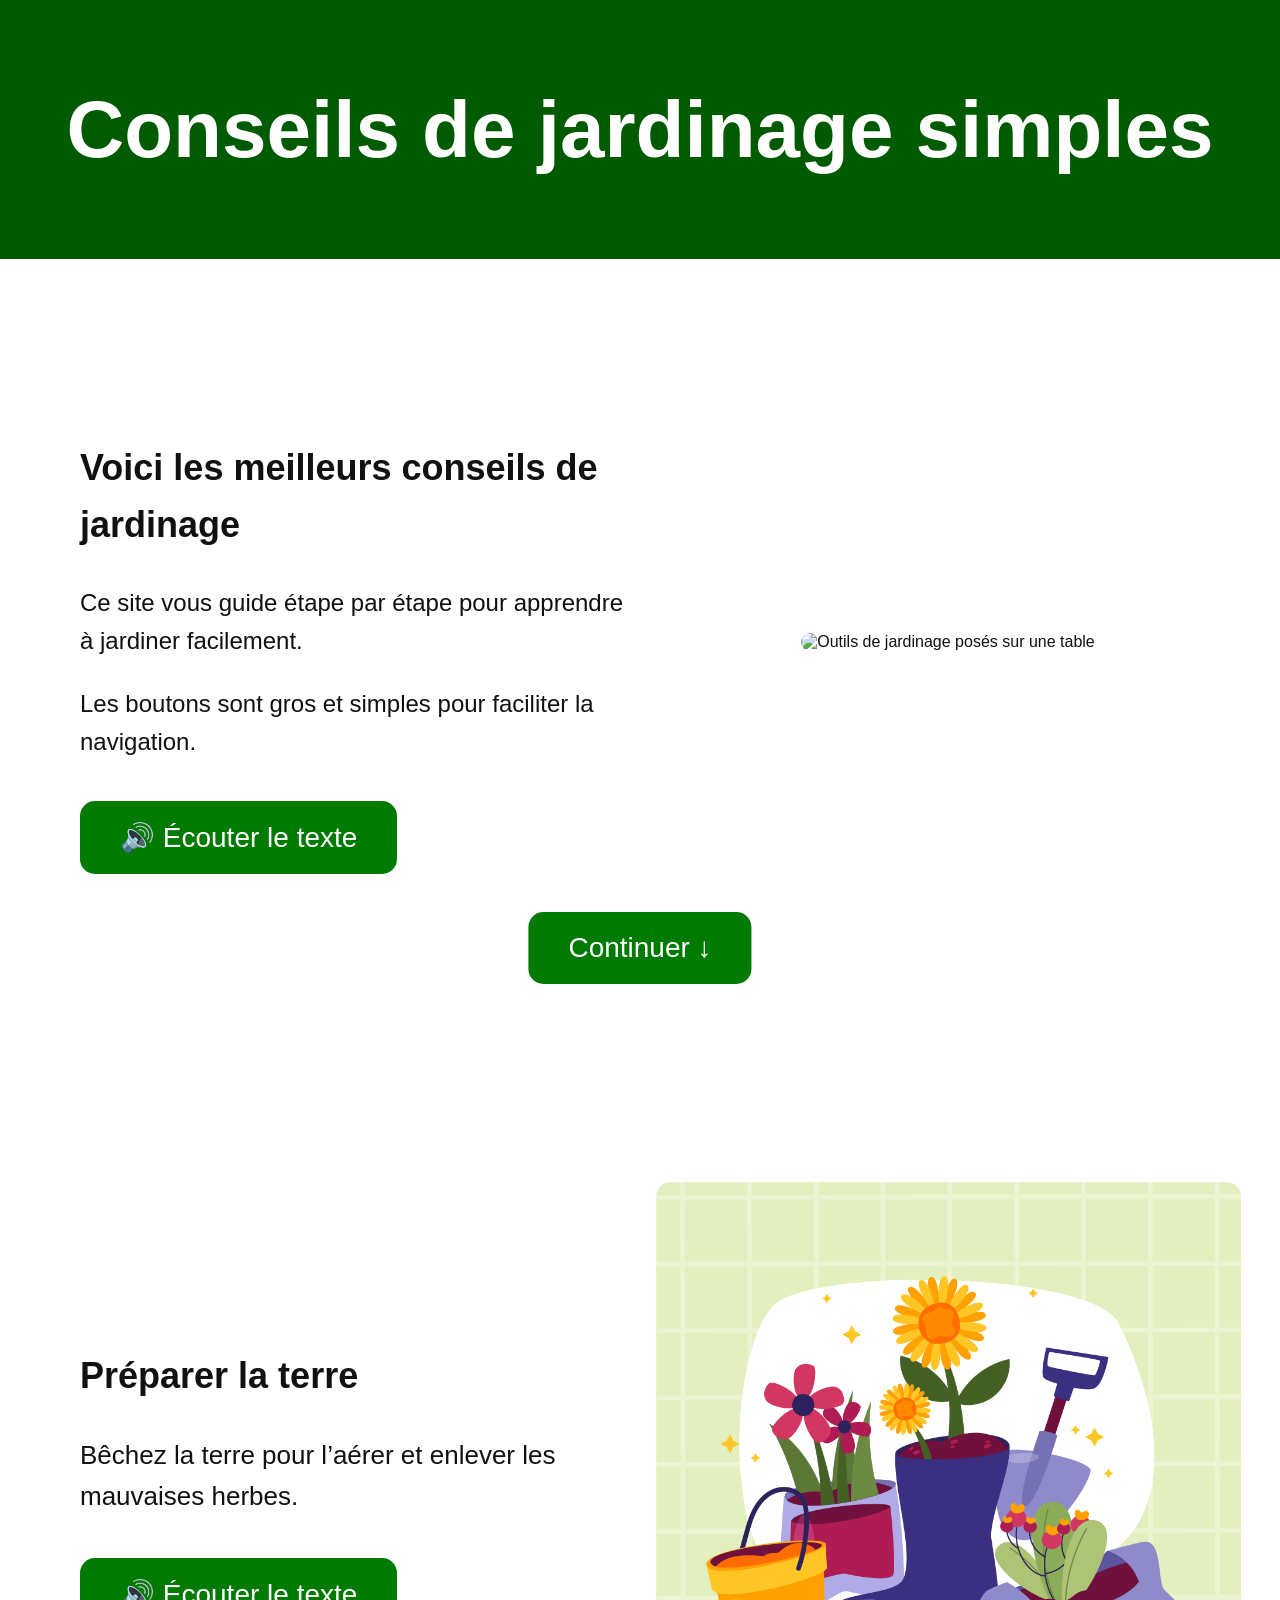
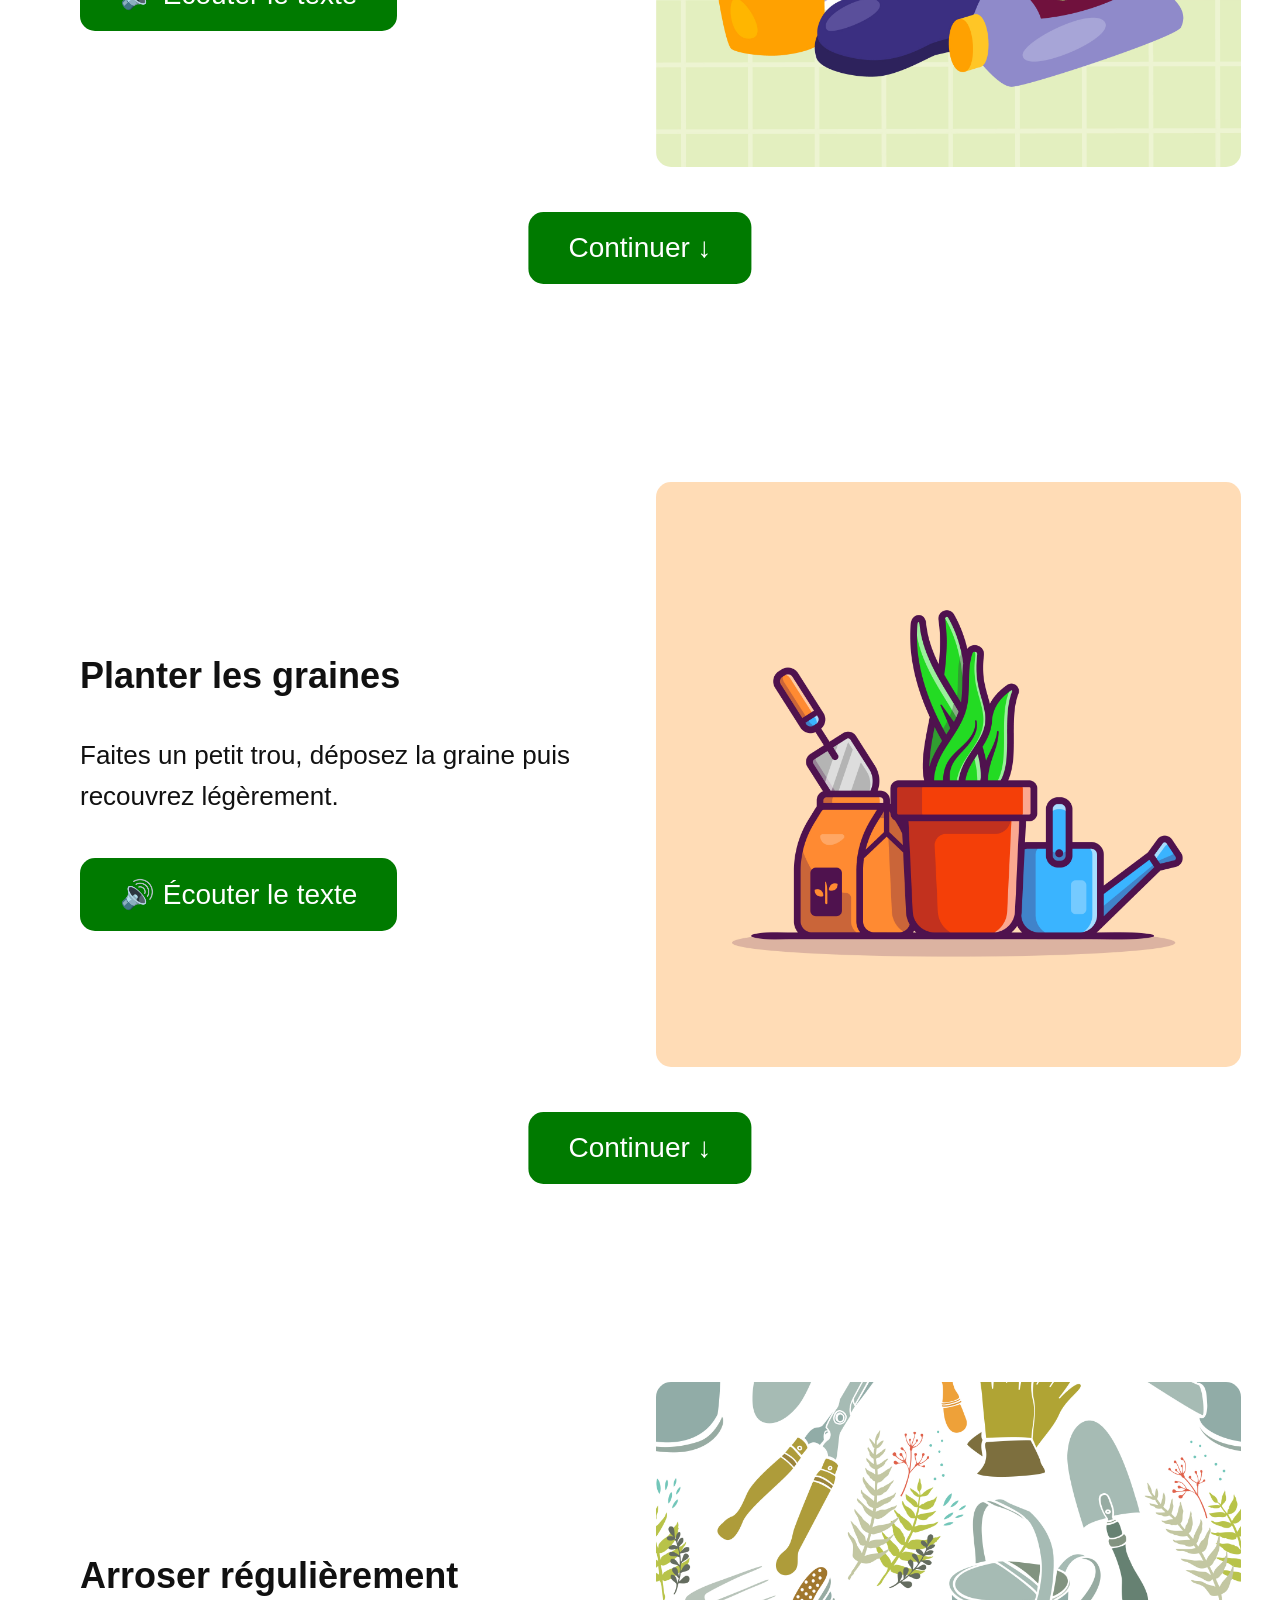
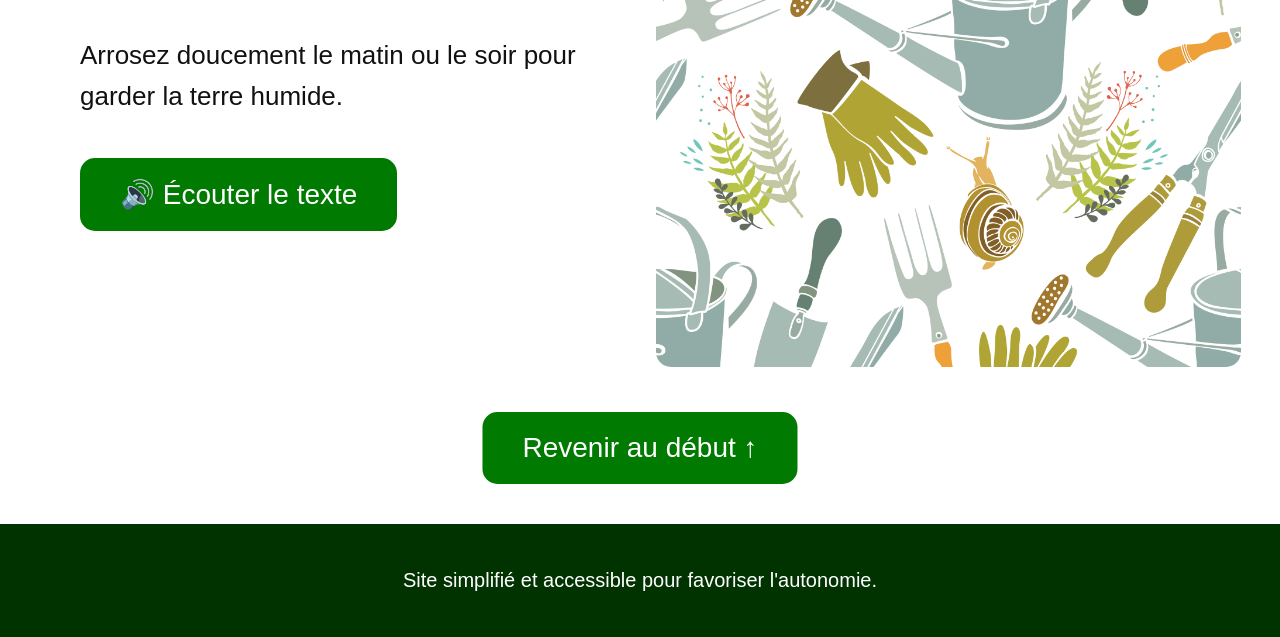
==== commit 3ce2c8d3: "ch" ====
--- a/index.html
+++ b/index.html
@@ -15,9 +15,11 @@
 
 <main>
 
-<!-- ÉTAPE 1 -->
+<!-- ========================= -->
+<!-- ÉTAPE 1 (ACCUEIL) -->
+<!-- ========================= -->
 
-<section class="etape" id="etape1">
+<section class="etape etape-accueil" id="etape1">
 
     <div class="texte">
         <h2>Voici les meilleurs conseils de jardinage</h2>
@@ -45,8 +47,9 @@
 
 </section>
 
-
+<!-- ========================= -->
 <!-- ÉTAPE 2 -->
+<!-- ========================= -->
 
 <section class="etape" id="etape2">
 
@@ -75,8 +78,9 @@
 
 </section>
 
-
+<!-- ========================= -->
 <!-- ÉTAPE 3 -->
+<!-- ========================= -->
 
 <section class="etape" id="etape3">
 
@@ -105,8 +109,9 @@
 
 </section>
 
-
+<!-- ========================= -->
 <!-- ÉTAPE 4 -->
+<!-- ========================= -->
 
 <section class="etape" id="etape4">
 
--- a/style.css
+++ b/style.css
@@ -1,5 +1,3 @@
-/* PARAMÈTRES GÉNÉRAUX */
-
 html {
     scroll-behavior: smooth;
 }
@@ -11,7 +9,6 @@
     color: #111;
 }
 
-
 /* HEADER */
 
 header {
@@ -21,7 +18,6 @@
     padding: 30px 20px;
     font-size: 40px;
 }
-
 
 /* SECTIONS */
 
@@ -36,6 +32,23 @@
     background-color: #ffffff;
 }
 
+/* PREMIÈRE SECTION PLUS COMPACTE */
+
+.etape-accueil {
+    min-height: 85vh;
+}
+
+.etape-accueil .texte {
+    font-size: 24px;
+}
+
+.etape-accueil h2 {
+    font-size: 32px;
+}
+
+.etape-accueil .image img {
+    max-height: 55vh;
+}
 
 /* TEXTE */
 
@@ -48,7 +61,6 @@
 .texte h2 {
     font-size: 36px;
 }
-
 
 /* IMAGE */
 
@@ -63,7 +75,6 @@
     width: auto;
     border-radius: 15px;
 }
-
 
 /* BOUTONS */
 
@@ -90,8 +101,7 @@
     outline: 4px solid #ffcc00;
 }
 
-
-/* BOUTON SCROLL */
+/* BOUTON CONTINUER */
 
 .bouton-scroll {
     position: absolute;
@@ -99,7 +109,6 @@
     left: 50%;
     transform: translateX(-50%);
 }
-
 
 /* FOOTER */
 
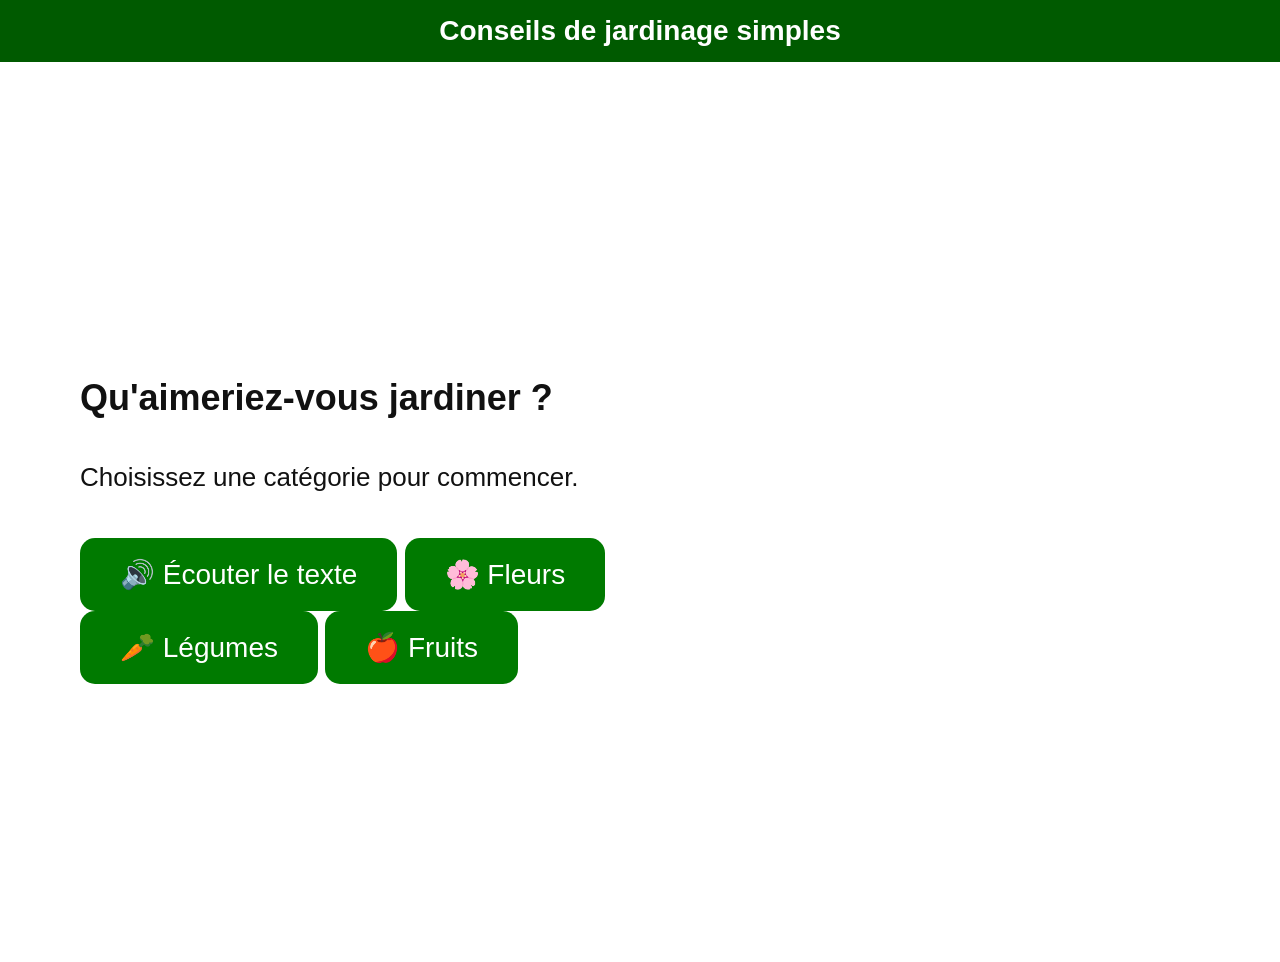
==== commit dcd2c625: "cgange" ====
--- a/index.html
+++ b/index.html
@@ -6,7 +6,6 @@
     <meta name="viewport" content="width=device-width, initial-scale=1.0">
     <link rel="stylesheet" href="style.css">
 </head>
-
 <body>
 
 <header>
@@ -15,136 +14,42 @@
 
 <main>
 
-<!-- ========================= -->
-<!-- ÉTAPE 1 (ACCUEIL) -->
-<!-- ========================= -->
-
-<section class="etape etape-accueil" id="etape1">
-
+<section class="etape etape-choix" id="etape0">
     <div class="texte">
-        <h2>Voici les meilleurs conseils de jardinage</h2>
-        <p>Ce site vous guide étape par étape pour apprendre à jardiner facilement.</p>
-        <p>Les boutons sont gros et simples pour faciliter la navigation.</p>
+        <h2>Qu'aimeriez-vous jardiner ?</h2>
+        <p>Choisissez une catégorie pour commencer.</p>
 
         <div class="boutons-container">
-            <button class="bouton" onclick="document.getElementById('audio1').play()">
+            <button class="bouton" onclick="document.getElementById('audio0').play()">
                 🔊 Écouter le texte
+            </button>
+
+            <button class="bouton choix" onclick="window.location.href='fleurs.html'">
+                🌸 Fleurs
+            </button>
+            <button class="bouton choix" onclick="window.location.href='legumes.html'">
+                🥕 Légumes
+            </button>
+            <button class="bouton choix" onclick="window.location.href='fruits.html'">
+                🍎 Fruits
             </button>
         </div>
     </div>
-
-    <div class="image">
-        <img src="jardi1.jpg" alt="Outils de jardinage posés sur une table">
-    </div>
-
-    <a href="#etape2" class="bouton bouton-scroll">
-        Continuer ↓
-    </a>
-
-    <audio id="audio1">
-        <source src="audio1.mp3" type="audio/mpeg">
-    </audio>
-
 </section>
 
-<!-- ========================= -->
-<!-- ÉTAPE 2 -->
-<!-- ========================= -->
+<audio id="audio0">
+    <source src="audio0.mp3" type="audio/mpeg">
+</audio>
 
-<section class="etape" id="etape2">
-
-    <div class="texte">
-        <h2>Préparer la terre</h2>
-        <p>Bêchez la terre pour l’aérer et enlever les mauvaises herbes.</p>
-
-        <div class="boutons-container">
-            <button class="bouton" onclick="document.getElementById('audio2').play()">
-                🔊 Écouter le texte
-            </button>
-        </div>
-    </div>
-
-    <div class="image">
-        <img src="jardi2.jpg" alt="Préparation de la terre avec une bêche">
-    </div>
-
-    <a href="#etape3" class="bouton bouton-scroll">
-        Continuer ↓
-    </a>
-
-    <audio id="audio2">
-        <source src="audio2.mp3" type="audio/mpeg">
-    </audio>
-
-</section>
-
-<!-- ========================= -->
-<!-- ÉTAPE 3 -->
-<!-- ========================= -->
-
-<section class="etape" id="etape3">
-
-    <div class="texte">
-        <h2>Planter les graines</h2>
-        <p>Faites un petit trou, déposez la graine puis recouvrez légèrement.</p>
-
-        <div class="boutons-container">
-            <button class="bouton" onclick="document.getElementById('audio3').play()">
-                🔊 Écouter le texte
-            </button>
-        </div>
-    </div>
-
-    <div class="image">
-        <img src="jardi3.jpg" alt="Plantation de graines dans la terre">
-    </div>
-
-    <a href="#etape4" class="bouton bouton-scroll">
-        Continuer ↓
-    </a>
-
-    <audio id="audio3">
-        <source src="audio3.mp3" type="audio/mpeg">
-    </audio>
-
-</section>
-
-<!-- ========================= -->
-<!-- ÉTAPE 4 -->
-<!-- ========================= -->
-
-<section class="etape" id="etape4">
-
-    <div class="texte">
-        <h2>Arroser régulièrement</h2>
-        <p>Arrosez doucement le matin ou le soir pour garder la terre humide.</p>
-
-        <div class="boutons-container">
-            <button class="bouton" onclick="document.getElementById('audio4').play()">
-                🔊 Écouter le texte
-            </button>
-        </div>
-    </div>
-
-    <div class="image">
-        <img src="jardi4.jpg" alt="Arrosage des plantes avec un arrosoir">
-    </div>
-
-    <a href="#etape1" class="bouton bouton-scroll">
-        Revenir au début ↑
-    </a>
-
-    <audio id="audio4">
-        <source src="audio4.mp3" type="audio/mpeg">
-    </audio>
-
-</section>
-
-</main>
-
-<footer>
-    <p>Site simplifié et accessible pour favoriser l'autonomie.</p>
-</footer>
+<script>
+    const audioButtons = document.querySelectorAll('button.bouton');
+    audioButtons.forEach(btn => {
+        btn.addEventListener('click', () => {
+            btn.classList.add('active-audio');
+            setTimeout(() => btn.classList.remove('active-audio'), 500);
+        });
+    });
+</script>
 
 </body>
 </html>
--- a/style.css
+++ b/style.css
@@ -9,14 +9,18 @@
     color: #111;
 }
 
-/* HEADER */
+/* HEADER RÉDUIT */
 
 header {
     background-color: #005a00;
     color: white;
     text-align: center;
-    padding: 30px 20px;
-    font-size: 40px;
+    padding: 15px 20px;      /* moins haut */
+}
+
+header h1 {
+    font-size: 28px;         /* texte réduit */
+    margin: 0;
 }
 
 /* SECTIONS */
@@ -116,6 +120,6 @@
     background-color: #003300;
     color: white;
     text-align: center;
-    padding: 25px;
-    font-size: 20px;
+    padding: 20px;
+    font-size: 18px;
 }
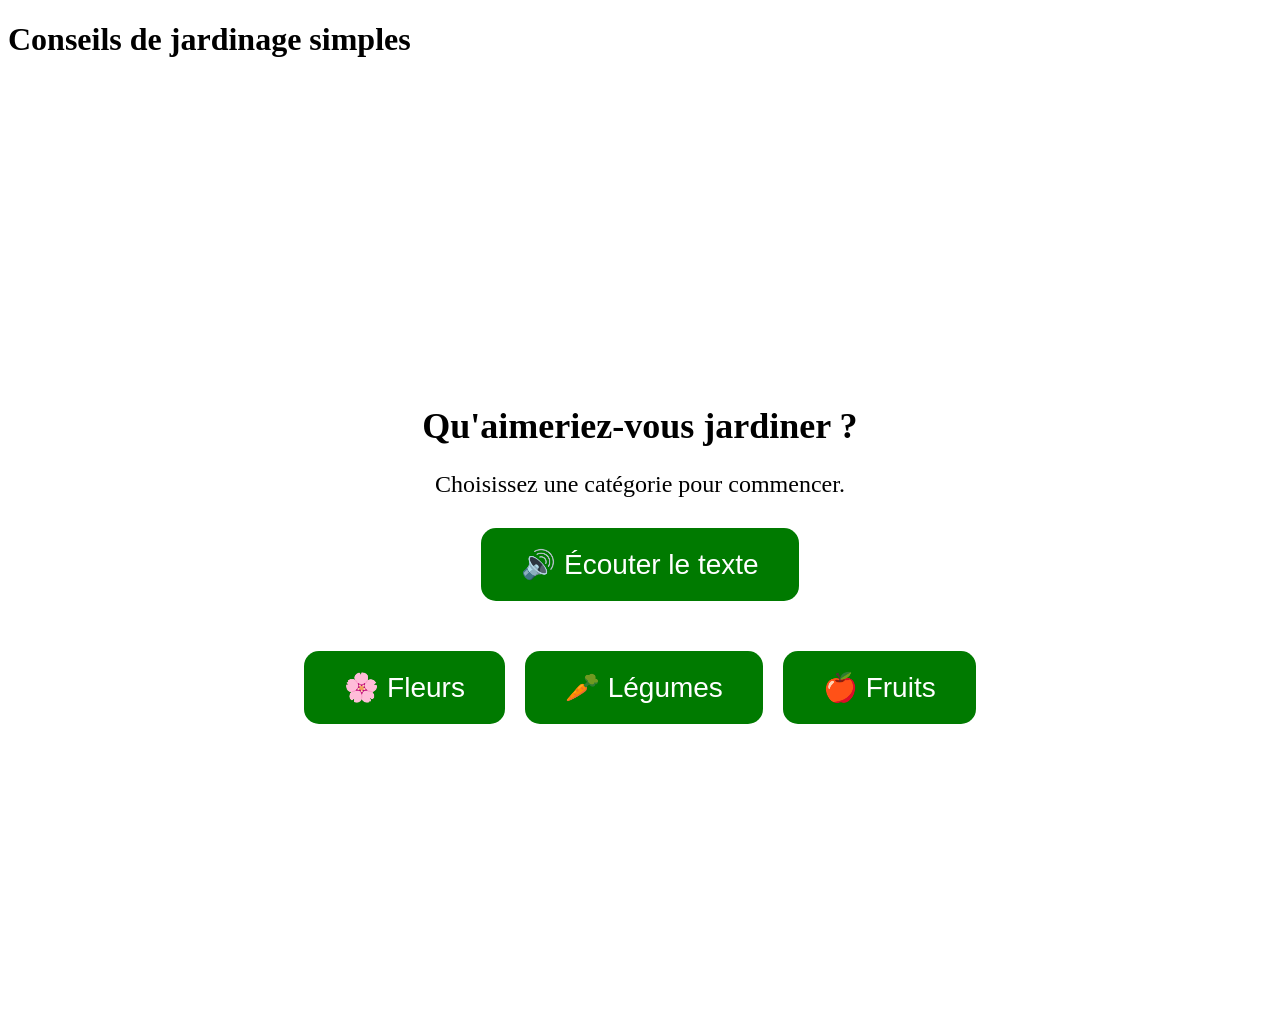
==== commit 4b708bb9: "change" ====
--- a/index.html
+++ b/index.html
@@ -19,11 +19,15 @@
         <h2>Qu'aimeriez-vous jardiner ?</h2>
         <p>Choisissez une catégorie pour commencer.</p>
 
-        <div class="boutons-container">
-            <button class="bouton" onclick="document.getElementById('audio0').play()">
+        <!-- Bouton écouter séparé -->
+        <div class="bouton-audio-container">
+            <button class="bouton audio" onclick="document.getElementById('audio0').play()">
                 🔊 Écouter le texte
             </button>
+        </div>
 
+        <!-- Boutons choix sur la même ligne -->
+        <div class="boutons-choix-container">
             <button class="bouton choix" onclick="window.location.href='fleurs.html'">
                 🌸 Fleurs
             </button>
--- a/style.css
+++ b/style.css
@@ -1,125 +1,80 @@
-html {
-    scroll-behavior: smooth;
-}
+/* ========================= */
+/* ÉTAPE CHOIX DE PLANTATION CENTRÉE */
+/* ========================= */
 
-body {
-    margin: 0;
-    font-family: Arial, Helvetica, sans-serif;
-    background-color: #f4f4f4;
-    color: #111;
-}
-
-/* HEADER RÉDUIT */
-
-header {
-    background-color: #005a00;
-    color: white;
+.etape-choix {
+    display: flex;
+    flex-direction: column;
+    justify-content: center; /* centre verticalement */
+    align-items: center;     /* centre horizontalement */
+    min-height: 100vh;
     text-align: center;
-    padding: 15px 20px;      /* moins haut */
-}
-
-header h1 {
-    font-size: 28px;         /* texte réduit */
-    margin: 0;
-}
-
-/* SECTIONS */
-
-.etape {
-    display: flex;
-    justify-content: space-between;
-    align-items: center;
-    min-height: 100vh;
-    padding: 60px 80px;
-    box-sizing: border-box;
-    position: relative;
+    padding: 20px;
     background-color: #ffffff;
 }
 
-/* PREMIÈRE SECTION PLUS COMPACTE */
-
-.etape-accueil {
-    min-height: 85vh;
+.etape-choix .texte h2 {
+    font-size: 36px;
+    margin-bottom: 15px;
 }
 
-.etape-accueil .texte {
+.etape-choix .texte p {
     font-size: 24px;
+    margin-bottom: 30px;
 }
 
-.etape-accueil h2 {
-    font-size: 32px;
+/* Bouton écouter le texte séparé */
+.bouton-audio-container {
+    margin-bottom: 50px;
 }
 
-.etape-accueil .image img {
-    max-height: 55vh;
-}
-
-/* TEXTE */
-
-.texte {
-    width: 50%;
-    font-size: 26px;
-    line-height: 1.6;
-}
-
-.texte h2 {
-    font-size: 36px;
-}
-
-/* IMAGE */
-
-.image {
-    width: 45%;
-    display: flex;
-    justify-content: center;
-}
-
-.image img {
-    max-height: 65vh;
-    width: auto;
+.bouton.audio {
+    font-size: 28px;
+    padding: 20px 40px;
     border-radius: 15px;
-}
-
-/* BOUTONS */
-
-.boutons-container {
-    margin-top: 40px;
-}
-
-.bouton {
     background-color: #007a00;
     color: white;
-    padding: 20px 40px;
-    font-size: 28px;
-    border-radius: 15px;
-    text-decoration: none;
     border: none;
     cursor: pointer;
     transition: all 0.3s ease;
 }
 
-.bouton:hover,
-.bouton:focus {
+.bouton.audio:hover,
+.bouton.audio:focus {
     background-color: #004d00;
     transform: scale(1.08);
     outline: 4px solid #ffcc00;
 }
 
-/* BOUTON CONTINUER */
-
-.bouton-scroll {
-    position: absolute;
-    bottom: 40px;
-    left: 50%;
-    transform: translateX(-50%);
+/* Boutons choix sur la même ligne et même taille */
+.boutons-choix-container {
+    display: flex;
+    justify-content: center;
+    gap: 20px;
+    flex-wrap: wrap;
 }
 
-/* FOOTER */
+.boutons-choix-container .bouton.choix {
+    font-size: 28px;
+    padding: 20px 40px;
+    border-radius: 15px;
+    background-color: #007a00;
+    color: white;
+    border: none;
+    cursor: pointer;
+    min-width: 150px; /* même largeur minimale */
+    transition: all 0.3s ease;
+}
 
-footer {
-    background-color: #003300;
-    color: white;
-    text-align: center;
-    padding: 20px;
-    font-size: 18px;
+.boutons-choix-container .bouton.choix:hover,
+.boutons-choix-container .bouton.choix:focus {
+    background-color: #004d00;
+    transform: scale(1.08);
+    outline: 4px solid #ffcc00;
+}
+
+/* Animation boutons audio et continuer */
+.active-audio {
+    transform: scale(1.1);
+    box-shadow: 0 0 15px #ffcc00;
 }
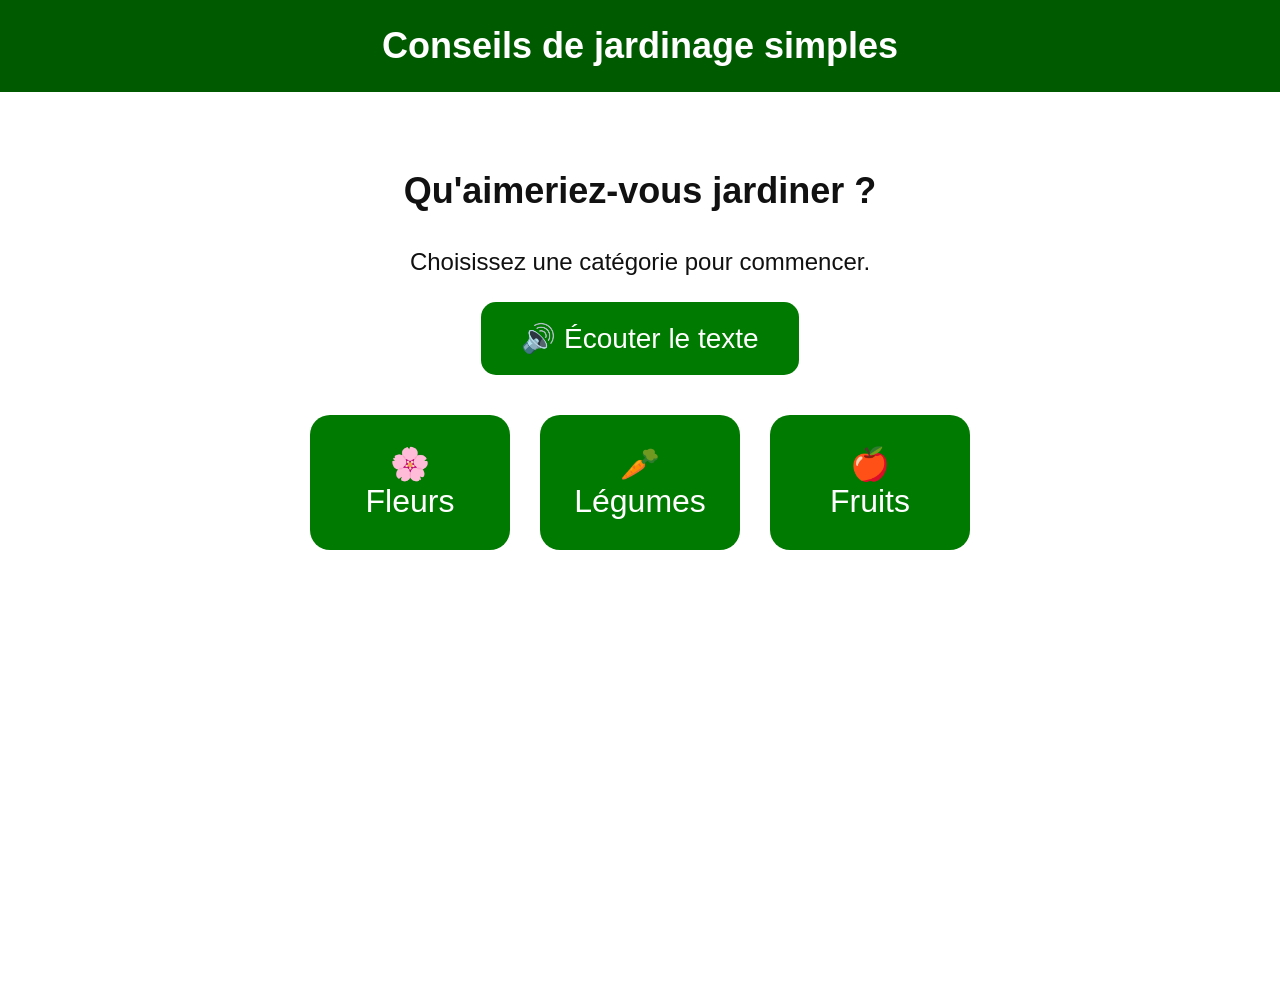
==== commit b849b950: "cha" ====
--- a/index.html
+++ b/index.html
@@ -21,7 +21,7 @@
 
         <!-- Bouton écouter séparé -->
         <div class="bouton-audio-container">
-            <button class="bouton audio" onclick="document.getElementById('audio0').play()">
+            <button class="bouton audio" id="btnAudio0">
                 🔊 Écouter le texte
             </button>
         </div>
@@ -39,19 +39,22 @@
             </button>
         </div>
     </div>
+
+    <!-- L'audio placé à l'intérieur de la section pour éviter les problèmes -->
+    <audio id="audio0">
+        <source src="audio0.mp3" type="audio/mpeg">
+    </audio>
 </section>
 
-<audio id="audio0">
-    <source src="audio0.mp3" type="audio/mpeg">
-</audio>
+<script>
+    // Bouton audio spécifique
+    const btnAudio0 = document.getElementById('btnAudio0');
+    const audio0 = document.getElementById('audio0');
 
-<script>
-    const audioButtons = document.querySelectorAll('button.bouton');
-    audioButtons.forEach(btn => {
-        btn.addEventListener('click', () => {
-            btn.classList.add('active-audio');
-            setTimeout(() => btn.classList.remove('active-audio'), 500);
-        });
+    btnAudio0.addEventListener('click', () => {
+        audio0.play(); // Lecture audio
+        btnAudio0.classList.add('active-audio');
+        setTimeout(() => btnAudio0.classList.remove('active-audio'), 500);
     });
 </script>
 
--- a/style.css
+++ b/style.css
@@ -1,15 +1,147 @@
+html {
+    scroll-behavior: smooth;
+}
+
+body {
+    margin: 0;
+    font-family: Arial, Helvetica, sans-serif;
+    background-color: #f4f4f4;
+    color: #111;
+}
+
+/* HEADER AGRANDI */
+
+header {
+    background-color: #005a00;
+    color: white;
+    text-align: center;
+    padding: 25px 20px;      /* plus haut pour agrandir le header */
+}
+
+header h1 {
+    font-size: 36px;         /* texte plus grand */
+    margin: 0;
+}
+
+/* SECTIONS */
+
+.etape {
+    display: flex;
+    justify-content: space-between;
+    align-items: center;
+    min-height: 100vh;
+    padding: 60px 80px;
+    box-sizing: border-box;
+    position: relative;
+    background-color: #ffffff;
+}
+
+/* PREMIÈRE SECTION PLUS COMPACTE */
+
+.etape-accueil {
+    min-height: 85vh;
+}
+
+.etape-accueil .texte {
+    font-size: 24px;
+}
+
+.etape-accueil h2 {
+    font-size: 32px;
+}
+
+.etape-accueil .image img {
+    max-height: 55vh;
+}
+
+/* TEXTE */
+
+.texte {
+    width: 50%;
+    font-size: 26px;
+    line-height: 1.6;
+}
+
+.texte h2 {
+    font-size: 36px;
+}
+
+/* IMAGE */
+
+.image {
+    width: 45%;
+    display: flex;
+    justify-content: center;
+}
+
+.image img {
+    max-height: 65vh;
+    width: auto;
+    border-radius: 15px;
+}
+
+/* BOUTONS */
+
+.boutons-container {
+    margin-top: 40px;
+}
+
+.bouton {
+    background-color: #007a00;
+    color: white;
+    padding: 20px 40px;
+    font-size: 28px;
+    border-radius: 15px;
+    text-decoration: none;
+    border: none;
+    cursor: pointer;
+    transition: all 0.3s ease;
+
+    /* centrage texte et emoji dans le bouton */
+    display: flex;
+    align-items: center;
+    justify-content: center;
+    text-align: center;
+}
+
+.bouton:hover,
+.bouton:focus {
+    background-color: #004d00;
+    transform: scale(1.08);
+    outline: 4px solid #ffcc00;
+}
+
+/* BOUTON CONTINUER */
+
+.bouton-scroll {
+    position: absolute;
+    bottom: 40px;
+    left: 50%;
+    transform: translateX(-50%);
+}
+
+/* FOOTER */
+
+footer {
+    background-color: #003300;
+    color: white;
+    text-align: center;
+    padding: 20px;
+    font-size: 18px;
+}
+
 /* ========================= */
-/* ÉTAPE CHOIX DE PLANTATION CENTRÉE */
+/* ÉTAPE CHOIX DE PLANTATION CENTRÉE ET BOUTONS CHOIX GROS ET ALIGNÉS */
 /* ========================= */
 
 .etape-choix {
     display: flex;
     flex-direction: column;
-    justify-content: center; /* centre verticalement */
-    align-items: center;     /* centre horizontalement */
+    justify-content: flex-start; /* remonte le texte vers le haut */
+    align-items: center;         /* centre horizontalement */
     min-height: 100vh;
     text-align: center;
-    padding: 20px;
+    padding: 40px 20px 20px 20px; /* plus d’espace en haut pour header, moins en bas */
     background-color: #ffffff;
 }
 
@@ -20,12 +152,15 @@
 
 .etape-choix .texte p {
     font-size: 24px;
-    margin-bottom: 30px;
-}
-
-/* Bouton écouter le texte séparé */
+    margin-bottom: 20px;
+}
+
+/* Bouton "Écouter le texte" séparé et recentré */
 .bouton-audio-container {
-    margin-bottom: 50px;
+    margin-bottom: 40px;
+    display: flex;
+    justify-content: center; /* centre le bouton horizontalement */
+    width: 100%;
 }
 
 .bouton.audio {
@@ -37,6 +172,10 @@
     border: none;
     cursor: pointer;
     transition: all 0.3s ease;
+    display: flex;
+    align-items: center;
+    justify-content: center;
+    text-align: center;
 }
 
 .bouton.audio:hover,
@@ -46,24 +185,31 @@
     outline: 4px solid #ffcc00;
 }
 
-/* Boutons choix sur la même ligne et même taille */
+/* Boutons choix sur la même ligne, gros et uniforme */
 .boutons-choix-container {
     display: flex;
-    justify-content: center;
-    gap: 20px;
-    flex-wrap: wrap;
+    justify-content: center; /* centre horizontalement */
+    gap: 30px;               /* espace entre les boutons */
+    flex-wrap: nowrap;        /* tous les boutons sur la même ligne */
+    margin-top: 20px;
 }
 
 .boutons-choix-container .bouton.choix {
-    font-size: 28px;
-    padding: 20px 40px;
-    border-radius: 15px;
+    font-size: 32px;          /* texte plus gros */
+    padding: 30px 50px;       /* bouton plus grand */
+    min-width: 200px;         /* largeur minimale uniforme */
+    border-radius: 20px;      /* coins arrondis */
     background-color: #007a00;
     color: white;
     border: none;
     cursor: pointer;
-    min-width: 150px; /* même largeur minimale */
     transition: all 0.3s ease;
+
+    /* centrage texte et emoji verticalement et horizontalement */
+    display: flex;
+    align-items: center;
+    justify-content: center;
+    text-align: center;
 }
 
 .boutons-choix-container .bouton.choix:hover,
